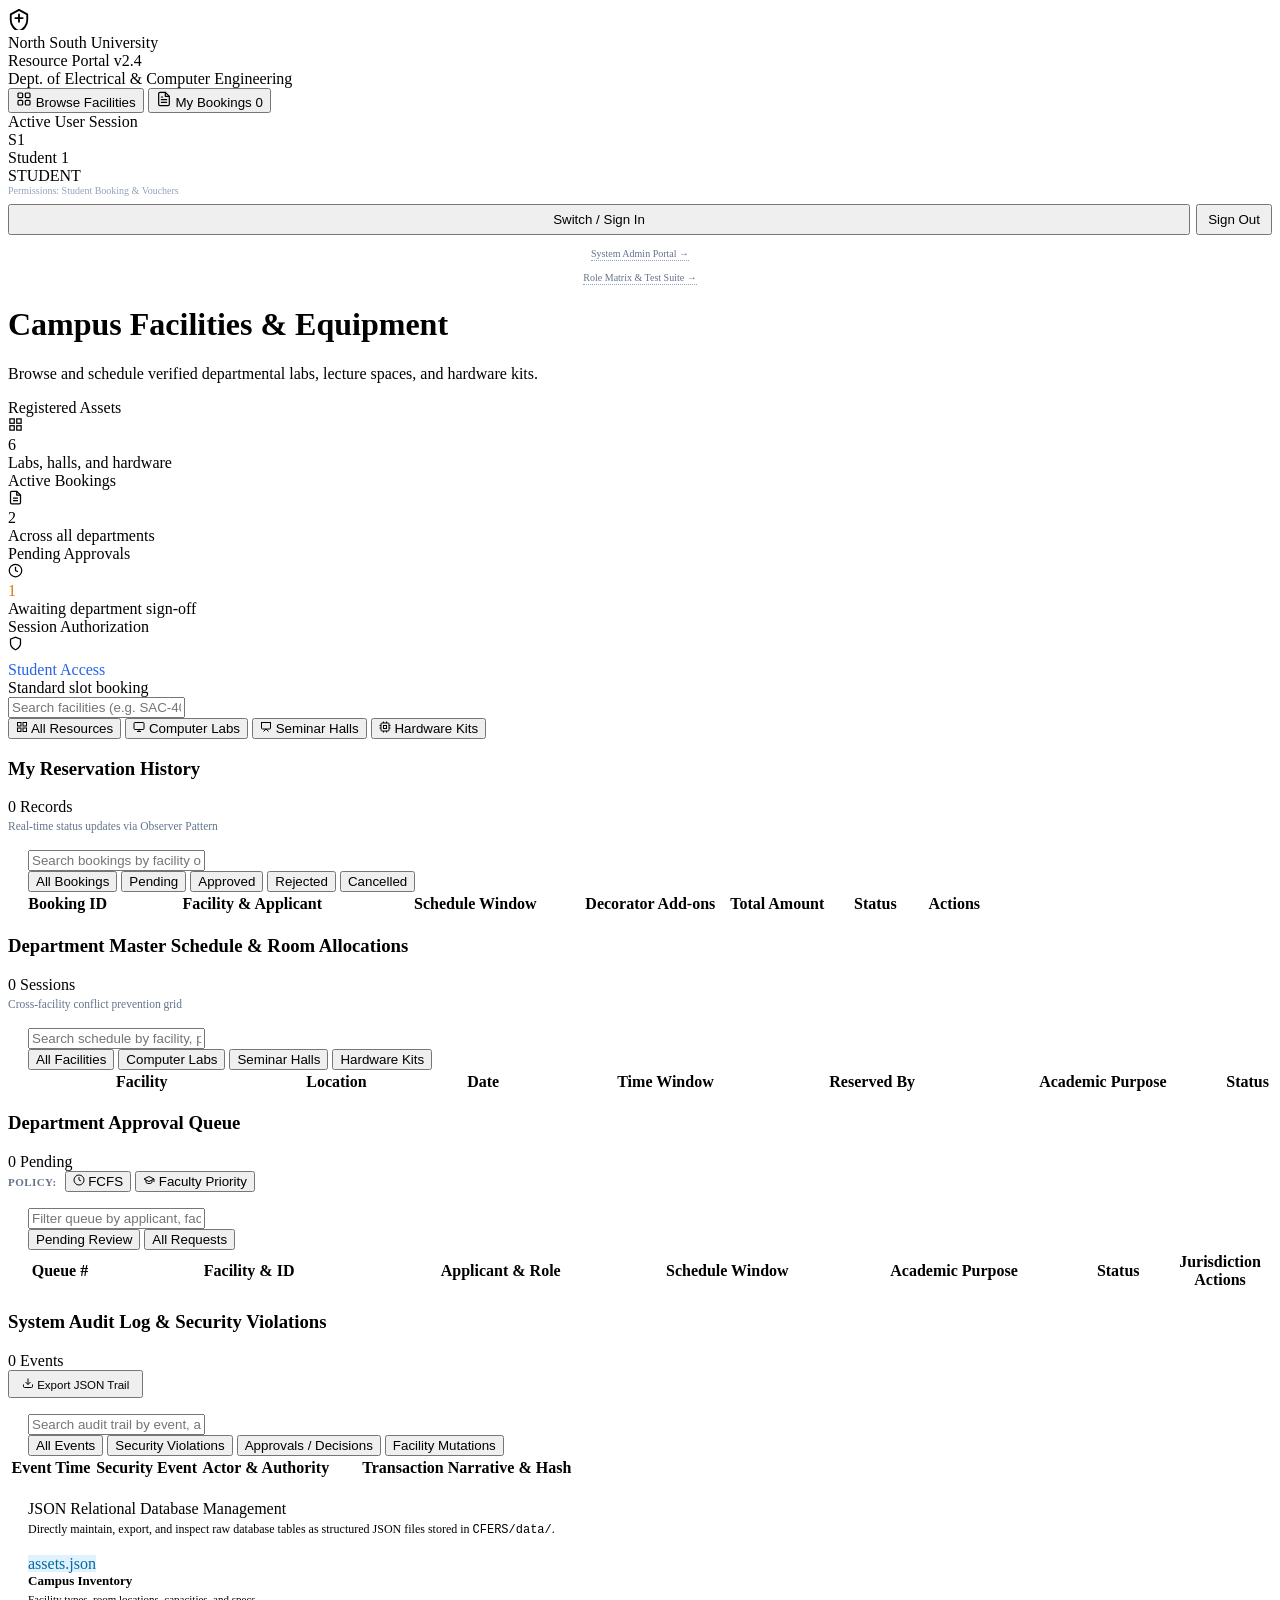
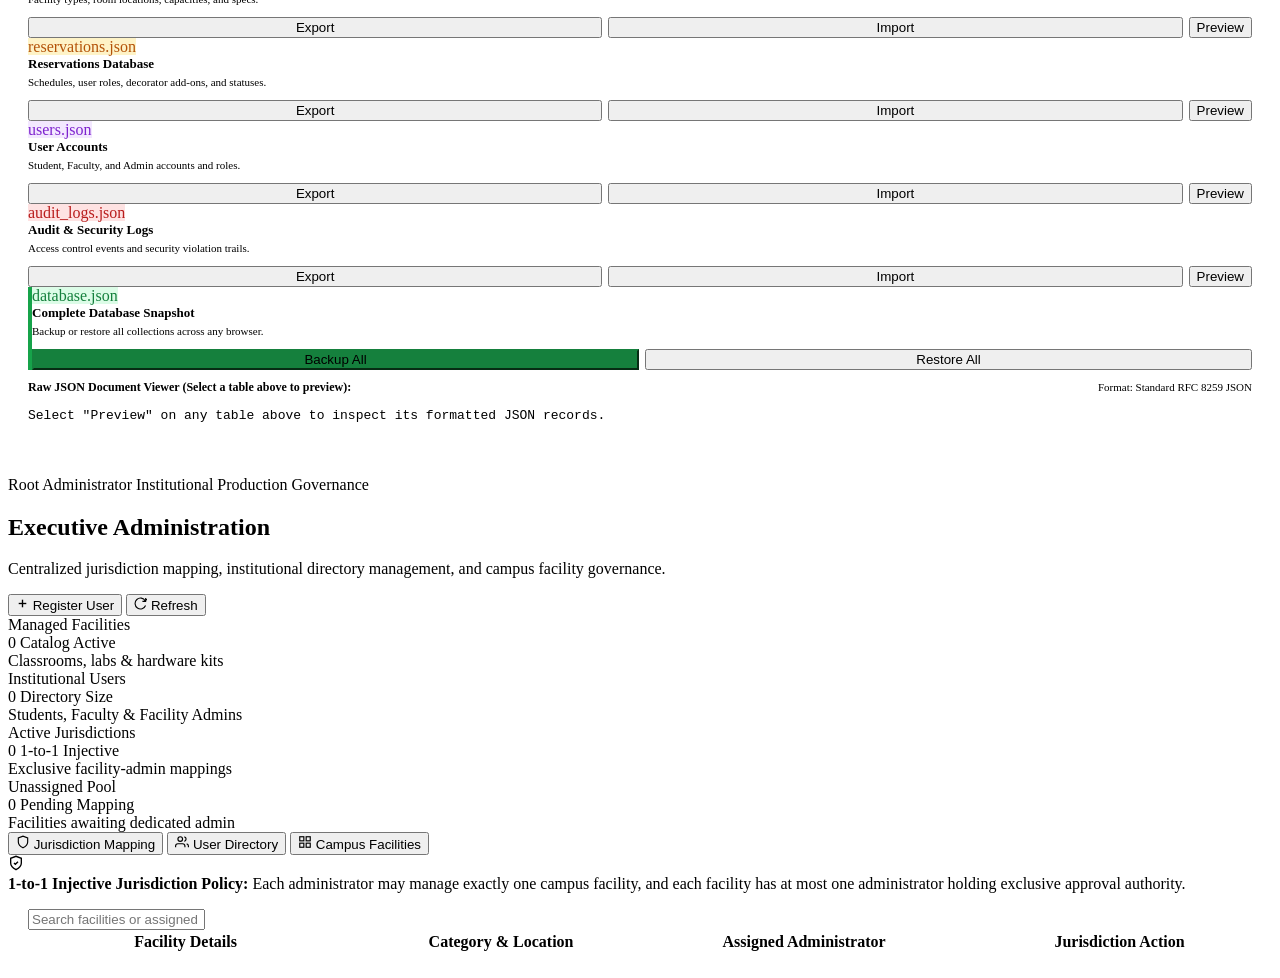
==== index.html @ 655bb12b "Add files via upload" ====
<!DOCTYPE html>
<html lang="en">
<head>
  <meta charset="UTF-8">
  <meta name="viewport" content="width=device-width, initial-scale=1.0">
  <title>Campus Facility &amp; Equipment Management System | North South University</title>
  <link rel="preconnect" href="https://fonts.googleapis.com">
  <link rel="preconnect" href="https://fonts.gstatic.com" crossorigin>
  <link href="https://fonts.googleapis.com/css2?family=Plus+Jakarta+Sans:ital,wght@0,400;0,500;0,600;0,700;0,800;1,400;1,600&family=JetBrains+Mono:wght@400;500;600;700&display=swap" rel="stylesheet">
  <link rel="stylesheet" href="styles/main.css?v=21">
</head>
<body>

  <!-- Floating Toast Shelf -->
  <div id="toast-shelf"></div>

  <!-- Institutional Authentication Gate Screen (Enforces Zero Unauthenticated Access) -->
  <div id="auth-gate-screen" style="display: none;">
    <div class="auth-gate-card">
      <div class="auth-gate-header">
        <div class="auth-gate-crest-icon">
          <svg width="24" height="24" viewBox="0 0 24 24" fill="none" stroke="currentColor" stroke-width="2.2" stroke-linecap="round" stroke-linejoin="round">
            <path d="M12 2L3 7v6c0 5.55 3.84 10.74 9 12 5.16-1.26 9-6.45 9-12V7l-9-5z"></path>
            <path d="M12 7v8"></path>
            <path d="M8 11h8"></path>
          </svg>
        </div>
        <div class="auth-gate-univ">North South University</div>
        <h1 class="auth-gate-title">Resource Portal Authentication</h1>
        <p class="auth-gate-sub">Dept. of Electrical &amp; Computer Engineering &bull; Campus Facility &amp; Equipment Reservation System</p>
      </div>

      <div class="auth-gate-body">
        <!-- 1-Click Fast-Track Demo Logins -->
        <div class="demo-credentials-box" style="margin-bottom: 20px;">
          <div class="demo-title">Select Institutional Role to Authenticate &amp; Access Portal:</div>
          
          <div style="font-size: 11px; font-weight: 700; color: #64748b; margin-top: 8px; margin-bottom: 4px;">STUDENTS:</div>
          <div class="demo-pills-row">
            <button type="button" class="btn-demo-login btn-gate-demo" data-email="student1@northsouth.edu" data-pass="password123">
              Student 1 (STU-101)
            </button>
            <button type="button" class="btn-demo-login btn-gate-demo" data-email="student2@northsouth.edu" data-pass="password123">
              Student 2 (STU-102)
            </button>
          </div>

          <div style="font-size: 11px; font-weight: 700; color: #64748b; margin-top: 8px; margin-bottom: 4px;">FACULTY:</div>
          <div class="demo-pills-row">
            <button type="button" class="btn-demo-login btn-gate-demo" data-email="faculty1@northsouth.edu" data-pass="password123">
              Faculty 1 (FAC-202)
            </button>
            <button type="button" class="btn-demo-login btn-gate-demo" data-email="faculty2@northsouth.edu" data-pass="password123">
              Faculty 2 (FAC-203)
            </button>
          </div>

          <div style="font-size: 11px; font-weight: 700; color: #64748b; margin-top: 8px; margin-bottom: 4px;">FACILITY OFFICERS:</div>
          <div class="demo-pills-row">
            <button type="button" class="btn-demo-login btn-gate-demo" data-email="officer1@northsouth.edu" data-pass="password123">
              Officer 1 (LAB-101)
            </button>
            <button type="button" class="btn-demo-login btn-gate-demo" data-email="officer2@northsouth.edu" data-pass="password123">
              Officer 2 (SEM-201)
            </button>
          </div>

          <div style="font-size: 11px; font-weight: 700; color: #64748b; margin-top: 8px; margin-bottom: 4px;">ADMINISTRATOR:</div>
          <div class="demo-pills-row">
            <button type="button" class="btn-demo-login btn-gate-demo" data-email="admin@northsouth.edu" data-pass="admin123">
              Admin 1 (System Admin)
            </button>
          </div>
        </div>

        <!-- Tab Toggle for Direct Credentials -->
        <div class="auth-tabs" style="margin-bottom: 16px;">
          <button type="button" id="gate-tab-signin" class="auth-tab-btn active">Official Sign In</button>
          <button type="button" id="gate-tab-signup" class="auth-tab-btn">Create Account</button>
        </div>

        <!-- Gate Sign In Form -->
        <form id="gate-form-signin">
          <div class="input-field-group">
            <label for="gate-signin-email">NSU Email Address</label>
            <input type="email" id="gate-signin-email" placeholder="e.g. student1@northsouth.edu" required autocomplete="username">
          </div>
          <div class="input-field-group">
            <label for="gate-signin-password">Password</label>
            <input type="password" id="gate-signin-password" placeholder="Enter password (e.g. password123)" required autocomplete="current-password">
          </div>
          <button type="submit" class="btn-action btn-primary-action" style="width: 100%; padding: 10px; font-size: 13px;">
            Sign In to University Portal &rarr;
          </button>
        </form>

        <!-- Gate Sign Up Form -->
        <form id="gate-form-signup" style="display: none;">
          <div class="input-field-group">
            <label for="gate-signup-name">Full Legal Name</label>
            <input type="text" id="gate-signup-name" placeholder="e.g. Tanvir Hasan" required>
          </div>
          <div class="input-field-group">
            <label for="gate-signup-email">Official NSU Email</label>
            <input type="email" id="gate-signup-email" placeholder="e.g. tanvir.hasan@northsouth.edu" required>
          </div>
          <div style="display: grid; grid-template-columns: 1fr 1fr; gap: 10px;">
            <div class="input-field-group">
              <label for="gate-signup-nsuid">Institutional ID</label>
              <input type="text" id="gate-signup-nsuid" placeholder="e.g. 2121555" required>
            </div>
            <div class="input-field-group">
              <label for="gate-signup-role">Role</label>
              <select id="gate-signup-role" required>
                <option value="STUDENT">Student</option>
                <option value="FACULTY">Faculty Member</option>
                <option value="OFFICER">Facility Officer</option>
              </select>
            </div>
          </div>
          <div class="input-field-group">
            <label for="gate-signup-dept">Department / Unit</label>
            <input type="text" id="gate-signup-dept" placeholder="e.g. ECE / Computer Science" required>
          </div>
          <div class="input-field-group">
            <label for="gate-signup-password">Account Password</label>
            <input type="password" id="gate-signup-password" placeholder="Choose a password" required>
          </div>
          <button type="submit" class="btn-action btn-primary-action" style="width: 100%; padding: 10px; font-size: 13px;">
            Register &amp; Enter Portal
          </button>
        </form>

        <div style="margin-top: 18px; text-align: center; border-top: 1px solid #f1f5f9; padding-top: 14px;">
          <a href="test.html" style="font-size: 12px; color: #4f46e5; font-weight: 600; text-decoration: none;">
            &larr; Role Capabilities Matrix &amp; Automated Verification Engine (test.html)
          </a>
        </div>
      </div>
    </div>
  </div>

  <!-- Main App Layout -->
  <div class="app-layout">

    <!-- Left Navigation Sidebar -->
    <aside class="app-sidebar">
      <div>
        <div class="sidebar-header">
          <div class="brand-crest-box">
            <svg class="brand-crest-icon" width="22" height="22" viewBox="0 0 24 24" fill="none" stroke="currentColor" stroke-width="2" stroke-linecap="round" stroke-linejoin="round">
              <path d="M12 2L3 7v6c0 5.55 3.84 10.74 9 12 5.16-1.26 9-6.45 9-12V7l-9-5z"></path>
              <path d="M12 7v8"></path>
              <path d="M8 11h8"></path>
            </svg>
            <div>
              <div class="university-badge">North South University</div>
              <div class="system-title">Resource Portal <span class="badge-ver">v2.4</span></div>
            </div>
          </div>
          <div class="system-subtitle">Dept. of Electrical &amp; Computer Engineering</div>
        </div>

        <!-- Navigation Tabs (Role-Based Dynamic Visibility) -->
        <nav class="sidebar-nav">
          <button class="nav-item active" data-tab="catalog" id="nav-tab-catalog">
            <svg class="nav-icon" width="16" height="16" viewBox="0 0 24 24" fill="none" stroke="currentColor" stroke-width="1.8" stroke-linecap="round" stroke-linejoin="round"><rect x="3" y="3" width="7" height="7" rx="1.5"></rect><rect x="14" y="3" width="7" height="7" rx="1.5"></rect><rect x="14" y="14" width="7" height="7" rx="1.5"></rect><rect x="3" y="14" width="7" height="7" rx="1.5"></rect></svg>
            <span>Browse Facilities</span>
          </button>
          
          <button class="nav-item" data-tab="my-bookings" id="nav-tab-my-bookings">
            <svg class="nav-icon" width="16" height="16" viewBox="0 0 24 24" fill="none" stroke="currentColor" stroke-width="1.8" stroke-linecap="round" stroke-linejoin="round"><path d="M14 2H6a2 2 0 0 0-2 2v16a2 2 0 0 0 2 2h12a2 2 0 0 0 2-2V8z"></path><polyline points="14 2 14 8 20 8"></polyline><line x1="16" y1="13" x2="8" y2="13"></line><line x1="16" y1="17" x2="8" y2="17"></line><polyline points="10 9 9 9 8 9"></polyline></svg>
            <span id="nav-text-my-bookings">My Bookings</span>
            <span id="my-bookings-count" class="nav-badge">0</span>
          </button>

          <!-- Faculty & Admin: Department Schedule Overview -->
          <button class="nav-item" data-tab="schedule" id="nav-tab-schedule" style="display: none;">
            <svg class="nav-icon" width="16" height="16" viewBox="0 0 24 24" fill="none" stroke="currentColor" stroke-width="1.8" stroke-linecap="round" stroke-linejoin="round"><rect x="3" y="4" width="18" height="18" rx="2" ry="2"></rect><line x1="16" y1="2" x2="16" y2="6"></line><line x1="8" y1="2" x2="8" y2="6"></line><line x1="3" y1="10" x2="21" y2="10"></line></svg>
            <span>Department Schedule</span>
          </button>

          <!-- Admin Only: Approval Desk -->
          <button class="nav-item" data-tab="approvals" id="nav-tab-approvals" style="display: none;">
            <svg class="nav-icon" width="16" height="16" viewBox="0 0 24 24" fill="none" stroke="currentColor" stroke-width="1.8" stroke-linecap="round" stroke-linejoin="round"><path d="M12 22s8-4 8-10V5l-8-3-8 3v7c0 6 8 10 8 10z"></path><path d="m9 12 2 2 4-4"></path></svg>
            <span>Approval Desk</span>
            <span id="pending-approval-badge" class="nav-badge" style="background:#d97706;">0</span>
          </button>

          <!-- Admin Only: Audit Log -->
          <button class="nav-item" data-tab="audit" id="nav-tab-audit" style="display: none;">
            <svg class="nav-icon" width="16" height="16" viewBox="0 0 24 24" fill="none" stroke="currentColor" stroke-width="1.8" stroke-linecap="round" stroke-linejoin="round"><polyline points="4 17 10 11 4 5"></polyline><line x1="12" y1="19" x2="20" y2="19"></line></svg>
            <span>Audit &amp; Security Trail</span>
          </button>

          <!-- Admin Only: JSON Database Engine -->
          <button class="nav-item" data-tab="database-engine" id="nav-tab-database" style="display: none;">
            <svg class="nav-icon" width="16" height="16" viewBox="0 0 24 24" fill="none" stroke="currentColor" stroke-width="1.8" stroke-linecap="round" stroke-linejoin="round"><ellipse cx="12" cy="5" rx="9" ry="3"></ellipse><path d="M21 12c0 1.66-4 3-9 3s-9-1.34-9-3"></path><path d="M3 5v14c0 1.66 4 3 9 3s9-1.34 9-3V5"></path></svg>
            <span>JSON Database Engine</span>
          </button>

          <!-- Super Admin Only: Master Executive Panel -->
          <button class="nav-item nav-item-sadmin" data-tab="super-admin" id="nav-tab-super-admin" style="display: none;">
            <svg class="nav-icon" width="16" height="16" viewBox="0 0 24 24" fill="none" stroke="currentColor" stroke-width="1.8" stroke-linecap="round" stroke-linejoin="round"><polygon points="12 2 15.09 8.26 22 9.27 17 14.14 18.18 21.02 12 17.77 5.82 21.02 7 14.14 2 9.27 8.91 8.26 12 2"></polygon></svg>
            <span>Admin Console</span>
            <span class="nav-badge sadmin-badge">ADMIN</span>
          </button>
        </nav>
      </div>

      <!-- Active User Profile Widget (Sidebar Footer) -->
      <div class="sidebar-footer">
        <div class="actor-label">Active User Session</div>
        <div id="sidebar-user-widget" class="user-profile-widget">
          <div id="user-avatar-initials" class="user-avatar-circle">S1</div>
          <div class="user-info-text">
            <div id="user-display-name-text" class="user-display-name">Student 1</div>
            <div id="user-display-role-badge" class="user-role-badge-pill badge-student">STUDENT</div>
          </div>
        </div>
        <div style="font-size: 10px; color: #94a3b8; margin-bottom: 8px;" id="user-role-permissions-desc">
          Permissions: Student Booking &amp; Vouchers
        </div>
        <div style="display:flex; gap:6px;">
          <button id="btn-open-auth-modal" class="btn-sidebar-auth" style="flex:1;">Switch / Sign In</button>
          <button id="btn-sign-out" class="btn-sidebar-auth" style="width: auto; padding: 6px 10px;" title="Sign Out">Sign Out</button>
        </div>
        <div style="margin-top: 8px; text-align: center;">
          <a href="#sadmin" id="link-sadmin-portal" style="font-size: 10px; color: #64748b; text-decoration: none; border-bottom: 1px dotted #94a3b8; padding-bottom: 1px;" title="Secret Entry: index.html/sadmin">
            System Admin Portal &rarr;
          </a>
        </div>
        <div style="margin-top: 6px; text-align: center;">
          <a href="test.html" id="link-test-portal" style="font-size: 10px; color: #64748b; text-decoration: none; border-bottom: 1px dotted #94a3b8; padding-bottom: 1px;" title="Verification & Test Engine">
            Role Matrix &amp; Test Suite &rarr;
          </a>
        </div>
      </div>
    </aside>

    <!-- Main Workspace -->
    <div class="app-main">

      <!-- Top Action Bar -->
      <header class="top-action-bar">
        <div class="page-headline">
          <h1 id="view-title">Campus Facilities &amp; Equipment</h1>
          <p id="view-subtitle">Browse and schedule verified departmental labs, lecture spaces, and hardware kits.</p>
        </div>

        <div class="top-bar-actions">
        </div>
      </header>

      <!-- Main Body Panes -->
      <div class="content-body">

        <!-- TAB 1: Facilities Catalog -->
        <div id="pane-catalog" class="tab-pane active">
          
          <!-- Stat Tiles -->
          <div class="stat-strip">
            <div class="stat-tile">
              <div class="stat-tile-header">
                <div class="stat-title">Registered Assets</div>
                <div class="stat-icon-wrapper stat-icon-blue">
                  <svg width="15" height="15" viewBox="0 0 24 24" fill="none" stroke="currentColor" stroke-width="2"><rect x="3" y="3" width="7" height="7"></rect><rect x="14" y="3" width="7" height="7"></rect><rect x="14" y="14" width="7" height="7"></rect><rect x="3" y="14" width="7" height="7"></rect></svg>
                </div>
              </div>
              <div id="stat-total-assets" class="stat-value">6</div>
              <div class="stat-desc">Labs, halls, and hardware</div>
            </div>
            <div class="stat-tile">
              <div class="stat-tile-header">
                <div class="stat-title">Active Bookings</div>
                <div class="stat-icon-wrapper stat-icon-emerald">
                  <svg width="15" height="15" viewBox="0 0 24 24" fill="none" stroke="currentColor" stroke-width="2"><path d="M14 2H6a2 2 0 0 0-2 2v16a2 2 0 0 0 2 2h12a2 2 0 0 0 2-2V8z"></path><polyline points="14 2 14 8 20 8"></polyline><line x1="16" y1="13" x2="8" y2="13"></line><line x1="16" y1="17" x2="8" y2="17"></line></svg>
                </div>
              </div>
              <div id="stat-active-bookings" class="stat-value">2</div>
              <div class="stat-desc">Across all departments</div>
            </div>
            <div class="stat-tile">
              <div class="stat-tile-header">
                <div class="stat-title">Pending Approvals</div>
                <div class="stat-icon-wrapper stat-icon-amber">
                  <svg width="15" height="15" viewBox="0 0 24 24" fill="none" stroke="currentColor" stroke-width="2"><circle cx="12" cy="12" r="10"></circle><polyline points="12 6 12 12 16 14"></polyline></svg>
                </div>
              </div>
              <div id="stat-pending-approvals" class="stat-value" style="color:#d97706;">1</div>
              <div class="stat-desc">Awaiting department sign-off</div>
            </div>
            <div class="stat-tile">
              <div class="stat-tile-header">
                <div class="stat-title">Session Authorization</div>
                <div class="stat-icon-wrapper stat-icon-indigo">
                  <svg width="15" height="15" viewBox="0 0 24 24" fill="none" stroke="currentColor" stroke-width="2"><path d="M12 22s8-4 8-10V5l-8-3-8 3v7c0 6 8 10 8 10z"></path></svg>
                </div>
              </div>
              <div id="stat-auth-role" class="stat-value" style="color:#2563eb; font-size:16px; margin-top:6px;">Student Access</div>
              <div class="stat-desc" id="stat-auth-desc">Standard slot booking</div>
            </div>
          </div>

          <!-- Filter & Search Toolbar -->
          <div class="catalog-toolbar">
            <div class="search-input-box">
              <input type="text" id="catalog-search" placeholder="Search facilities (e.g. SAC-402, GPU, Auditorium)..." aria-label="Search campus facilities by name, room, or specifications">
            </div>

            <div style="display:flex; align-items:center; gap:10px; flex-wrap:wrap;">
              <div class="category-pill-group">
                <button class="category-pill active" data-filter="ALL">
                  <svg width="12" height="12" viewBox="0 0 24 24" fill="none" stroke="currentColor" stroke-width="2"><rect x="3" y="3" width="7" height="7"></rect><rect x="14" y="3" width="7" height="7"></rect><rect x="14" y="14" width="7" height="7"></rect><rect x="3" y="14" width="7" height="7"></rect></svg>
                  <span>All Resources</span>
                </button>
                <button class="category-pill" data-filter="LAB">
                  <svg width="12" height="12" viewBox="0 0 24 24" fill="none" stroke="currentColor" stroke-width="2"><rect x="2" y="3" width="20" height="14" rx="2"></rect><line x1="8" y1="21" x2="16" y2="21"></line><line x1="12" y1="17" x2="12" y2="21"></line></svg>
                  <span>Computer Labs</span>
                </button>
                <button class="category-pill" data-filter="SEMINAR">
                  <svg width="12" height="12" viewBox="0 0 24 24" fill="none" stroke="currentColor" stroke-width="2"><path d="M2 3h20"></path><path d="M21 3v11a2 2 0 0 1-2 2H5a2 2 0 0 1-2-2V3"></path><path d="m7 21 5-5 5 5"></path></svg>
                  <span>Seminar Halls</span>
                </button>
                <button class="category-pill" data-filter="HARDWARE">
                  <svg width="12" height="12" viewBox="0 0 24 24" fill="none" stroke="currentColor" stroke-width="2"><rect x="4" y="4" width="16" height="16" rx="2"></rect><rect x="9" y="9" width="6" height="6"></rect><line x1="9" y1="1" x2="9" y2="4"></line><line x1="15" y1="1" x2="15" y2="4"></line><line x1="9" y1="20" x2="9" y2="23"></line><line x1="15" y1="20" x2="15" y2="23"></line><line x1="20" y1="9" x2="23" y2="9"></line><line x1="20" y1="14" x2="23" y2="14"></line><line x1="1" y1="9" x2="4" y2="9"></line><line x1="1" y1="14" x2="4" y2="14"></line></svg>
                  <span>Hardware Kits</span>
                </button>
              </div>

              <!-- Admin Only: Add New Asset Button -->
              <button id="btn-open-add-asset-modal" class="btn-admin-add" style="display: none;">
                <svg width="12" height="12" viewBox="0 0 24 24" fill="none" stroke="currentColor" stroke-width="2.5"><line x1="12" y1="5" x2="12" y2="19"></line><line x1="5" y1="12" x2="19" y2="12"></line></svg>
                <span>Register Facility</span>
              </button>
            </div>
          </div>

          <!-- Cards Grid -->
          <div id="catalog-grid" class="asset-catalog-grid"></div>
        </div>

        <!-- TAB 2: My Bookings -->
        <div id="pane-my-bookings" class="tab-pane">
          <div class="modern-table-card">
            <div class="modern-table-card-header">
              <div class="table-header-title-box">
                <h3 class="table-header-main-title" id="my-bookings-header-title">My Reservation History</h3>
                <span class="table-count-badge" id="my-bookings-count-pill">0 Records</span>
              </div>
              <span style="font-size:11.5px; color:#64748b; font-weight:500;">Real-time status updates via Observer Pattern</span>
            </div>

            <div style="padding: 16px 20px 0 20px;">
              <div class="table-toolbar-strip">
                <div class="table-toolbar-left">
                  <div class="modern-search-bar">
                    <input type="text" id="my-bookings-search" placeholder="Search bookings by facility or purpose..." autocomplete="off">
                  </div>

                  <div class="filter-pill-group" id="my-bookings-status-filter-group">
                    <button type="button" class="btn-filter-pill active" data-status="ALL">All Bookings</button>
                    <button type="button" class="btn-filter-pill" data-status="PENDING">Pending</button>
                    <button type="button" class="btn-filter-pill" data-status="APPROVED">Approved</button>
                    <button type="button" class="btn-filter-pill" data-status="REJECTED">Rejected</button>
                    <button type="button" class="btn-filter-pill" data-status="CANCELLED">Cancelled</button>
                  </div>
                </div>
              </div>
            </div>

            <div style="overflow-x: auto;">
              <table class="data-table">
                <thead>
                  <tr>
                    <th style="width: 12%;">Booking ID</th>
                    <th style="width: 26%;">Facility &amp; Applicant</th>
                    <th style="width: 20%;">Schedule Window</th>
                    <th style="width: 16%;">Decorator Add-ons</th>
                    <th style="width: 10%;">Total Amount</th>
                    <th style="width: 10%;">Status</th>
                    <th style="width: 6%;">Actions</th>
                  </tr>
                </thead>
                <tbody id="my-bookings-tbody"></tbody>
              </table>
            </div>
          </div>
        </div>

        <!-- TAB 3: Department Schedule Overview (Faculty & Admin) -->
        <div id="pane-schedule" class="tab-pane">
          <div class="modern-table-card">
            <div class="modern-table-card-header">
              <div class="table-header-title-box">
                <h3 class="table-header-main-title">Department Master Schedule &amp; Room Allocations</h3>
                <span class="table-count-badge" id="schedule-count-pill">0 Sessions</span>
              </div>
              <span style="font-size:11.5px; color:#64748b; font-weight:500;">Cross-facility conflict prevention grid</span>
            </div>

            <div style="padding: 16px 20px 0 20px;">
              <div class="table-toolbar-strip">
                <div class="table-toolbar-left">
                  <div class="modern-search-bar">
                    <input type="text" id="schedule-search" placeholder="Search schedule by facility, professor, or room..." autocomplete="off">
                  </div>

                  <div class="filter-pill-group" id="schedule-type-filter-group">
                    <button type="button" class="btn-filter-pill active" data-type="ALL">All Facilities</button>
                    <button type="button" class="btn-filter-pill" data-type="LAB">Computer Labs</button>
                    <button type="button" class="btn-filter-pill" data-type="SEMINAR">Seminar Halls</button>
                    <button type="button" class="btn-filter-pill" data-type="HARDWARE">Hardware Kits</button>
                  </div>
                </div>
              </div>
            </div>

            <div style="overflow-x: auto;">
              <table class="data-table">
                <thead>
                  <tr>
                    <th style="width: 22%;">Facility</th>
                    <th style="width: 10%;">Location</th>
                    <th style="width: 14%;">Date</th>
                    <th style="width: 16%;">Time Window</th>
                    <th style="width: 18%;">Reserved By</th>
                    <th style="width: 20%;">Academic Purpose</th>
                    <th style="width: 10%;">Status</th>
                  </tr>
                </thead>
                <tbody id="dept-schedule-tbody"></tbody>
              </table>
            </div>
          </div>
        </div>

        <!-- TAB 4: Department Approval Desk (Admin Only) -->
        <div id="pane-approvals" class="tab-pane">
          <div class="modern-table-card">
            <div class="modern-table-card-header">
              <div class="table-header-title-box">
                <h3 class="table-header-main-title" id="approvals-panel-title">Department Approval Queue</h3>
                <span class="table-count-badge" id="approvals-count-pill">0 Pending</span>
              </div>

              <!-- Queue Priority Strategy Selector (Segmented Button Group) -->
              <div class="strategy-selector-wrapper" style="display:flex; align-items:center; gap:8px;">
                <span style="font-size:11px; font-weight:700; color:#64748b; text-transform:uppercase; letter-spacing:0.04em;">
                  Policy:
                </span>
                <div class="strategy-button-group" role="group" aria-label="Queue Prioritization Policy">
                  <button type="button" class="btn-strategy-option active" data-strategy="FCFS" id="btn-strategy-fcfs" aria-pressed="true">
                    <svg width="12" height="12" viewBox="0 0 24 24" fill="none" stroke="currentColor" stroke-width="2"><circle cx="12" cy="12" r="10"></circle><polyline points="12 6 12 12 16 14"></polyline></svg>
                    <span>FCFS</span>
                  </button>
                  <button type="button" class="btn-strategy-option" data-strategy="FACULTY" id="btn-strategy-faculty" aria-pressed="false">
                    <svg width="12" height="12" viewBox="0 0 24 24" fill="none" stroke="currentColor" stroke-width="2"><path d="M22 10v6M2 10l10-5 10 5-10 5z"></path><path d="M6 12v5c3 3 9 3 12 0v-5"></path></svg>
                    <span>Faculty Priority</span>
                  </button>
                </div>
              </div>
            </div>

            <div id="approvals-jurisdiction-banner" style="display:none; margin: 14px 20px 0 20px; padding: 10px 16px; border-radius: 8px; font-size: 12.5px; font-weight: 500;"></div>

            <div style="padding: 16px 20px 0 20px;">
              <div class="table-toolbar-strip">
                <div class="table-toolbar-left">
                  <div class="modern-search-bar">
                    <input type="text" id="approvals-search" placeholder="Filter queue by applicant, facility, or ID..." autocomplete="off">
                  </div>

                  <div class="filter-pill-group" id="approvals-filter-group">
                    <button type="button" class="btn-filter-pill active" data-filter="PENDING">Pending Review</button>
                    <button type="button" class="btn-filter-pill" data-filter="ALL">All Requests</button>
                  </div>
                </div>
              </div>
            </div>

            <div style="overflow-x: auto;">
              <table class="data-table">
                <thead>
                  <tr>
                    <th style="width: 8%;">Queue #</th>
                    <th style="width: 22%;">Facility &amp; ID</th>
                    <th style="width: 18%;">Applicant &amp; Role</th>
                    <th style="width: 18%;">Schedule Window</th>
                    <th style="width: 18%;">Academic Purpose</th>
                    <th style="width: 8%;">Status</th>
                    <th style="width: 8%;">Jurisdiction Actions</th>
                  </tr>
                </thead>
                <tbody id="approval-queue-tbody"></tbody>
              </table>
            </div>
          </div>
        </div>

        <!-- TAB 5: Audit & Security Trail (Admin Only) -->
        <div id="pane-audit" class="tab-pane">
          <div class="modern-table-card">
            <div class="modern-table-card-header">
              <div class="table-header-title-box">
                <h3 class="table-header-main-title">System Audit Log &amp; Security Violations</h3>
                <span class="table-count-badge" id="audit-count-pill">0 Events</span>
              </div>
              <div style="display:flex; gap:8px;">
                <button type="button" id="btn-export-audit-json" class="btn-action btn-outline-action" style="font-size:11.5px; padding:5px 12px;">
                  <svg width="12" height="12" viewBox="0 0 24 24" fill="none" stroke="currentColor" stroke-width="2"><path d="M21 15v4a2 2 0 0 1-2 2H5a2 2 0 0 1-2-2v-4"></path><polyline points="7 10 12 15 17 10"></polyline><line x1="12" y1="15" x2="12" y2="3"></line></svg>
                  <span>Export JSON Trail</span>
                </button>
              </div>
            </div>

            <div style="padding: 16px 20px 0 20px;">
              <div class="table-toolbar-strip">
                <div class="table-toolbar-left">
                  <div class="modern-search-bar" style="width: 360px;">
                    <input type="text" id="audit-search" placeholder="Search audit trail by event, actor, or details..." autocomplete="off">
                  </div>

                  <div class="filter-pill-group" id="audit-filter-group">
                    <button type="button" class="btn-filter-pill active" data-event="ALL">All Events</button>
                    <button type="button" class="btn-filter-pill" data-event="SECURITY">Security Violations</button>
                    <button type="button" class="btn-filter-pill" data-event="BOOKING">Approvals / Decisions</button>
                    <button type="button" class="btn-filter-pill" data-event="ASSET">Facility Mutations</button>
                  </div>
                </div>
              </div>
            </div>

            <div style="overflow-x: auto;">
              <table class="data-table">
                <thead>
                  <tr>
                    <th style="width: 14%;">Event Time</th>
                    <th style="width: 18%;">Security Event</th>
                    <th style="width: 22%;">Actor &amp; Authority</th>
                    <th style="width: 46%;">Transaction Narrative &amp; Hash</th>
                  </tr>
                </thead>
                <tbody id="audit-table-tbody"></tbody>
              </table>
            </div>
          </div>
        </div>

                <!-- TAB 6: JSON Database Engine (Admin Only) -->
        <div id="pane-database-engine" class="tab-pane">
          <div class="panel-card" style="padding: 20px; margin-bottom: 20px;">
            <div class="panel-title" style="margin-bottom: 4px;">JSON Relational Database Management</div>
            <div style="font-size: 12px; color: var(--text-muted); margin-bottom: 18px;">
              Directly maintain, export, and inspect raw database tables as structured JSON files stored in <code>CFERS/data/</code>.
            </div>

            <!-- JSON Tables Grid -->
            <div class="csv-manager-grid">
              
              <!-- assets.json card -->
              <div class="csv-table-card">
                <div>
                  <span class="csv-file-badge" style="background:#e0f2fe; color:#0369a1; border-color:#7dd3fc;">assets.json</span>
                  <div style="font-weight: 700; font-size: 13px;">Campus Inventory</div>
                  <div style="font-size: 11px; color: var(--text-muted); margin-top: 4px;">
                    Facility types, room locations, capacities, and specs.
                  </div>
                </div>
                <div style="display:flex; gap:6px; margin-top:12px;">
                  <button type="button" class="btn-action btn-primary-action btn-download-table-json" data-table="assets" style="flex:1;">
                    Export
                  </button>
                  <button type="button" class="btn-action btn-outline-action btn-import-table-json" data-table="assets" style="flex:1;">
                    Import
                  </button>
                  <button type="button" class="btn-action btn-outline-action btn-view-table-json" data-table="assets">
                    Preview
                  </button>
                </div>
              </div>

              <!-- reservations.json card -->
              <div class="csv-table-card">
                <div>
                  <span class="csv-file-badge" style="background:#fef3c7; color:#b45309; border-color:#fcd34d;">reservations.json</span>
                  <div style="font-weight: 700; font-size: 13px;">Reservations Database</div>
                  <div style="font-size: 11px; color: var(--text-muted); margin-top: 4px;">
                    Schedules, user roles, decorator add-ons, and statuses.
                  </div>
                </div>
                <div style="display:flex; gap:6px; margin-top:12px;">
                  <button type="button" class="btn-action btn-primary-action btn-download-table-json" data-table="reservations" style="flex:1;">
                    Export
                  </button>
                  <button type="button" class="btn-action btn-outline-action btn-import-table-json" data-table="reservations" style="flex:1;">
                    Import
                  </button>
                  <button type="button" class="btn-action btn-outline-action btn-view-table-json" data-table="reservations">
                    Preview
                  </button>
                </div>
              </div>

              <!-- users.json card -->
              <div class="csv-table-card">
                <div>
                  <span class="csv-file-badge" style="background:#f3e8ff; color:#7e22ce; border-color:#d8b4fe;">users.json</span>
                  <div style="font-weight: 700; font-size: 13px;">User Accounts</div>
                  <div style="font-size: 11px; color: var(--text-muted); margin-top: 4px;">
                    Student, Faculty, and Admin accounts and roles.
                  </div>
                </div>
                <div style="display:flex; gap:6px; margin-top:12px;">
                  <button type="button" class="btn-action btn-primary-action btn-download-table-json" data-table="users" style="flex:1;">
                    Export
                  </button>
                  <button type="button" class="btn-action btn-outline-action btn-import-table-json" data-table="users" style="flex:1;">
                    Import
                  </button>
                  <button type="button" class="btn-action btn-outline-action btn-view-table-json" data-table="users">
                    Preview
                  </button>
                </div>
              </div>

              <!-- audit_logs.json card -->
              <div class="csv-table-card">
                <div>
                  <span class="csv-file-badge" style="background:#fee2e2; color:#b91c1c; border-color:#fca5a5;">audit_logs.json</span>
                  <div style="font-weight: 700; font-size: 13px;">Audit &amp; Security Logs</div>
                  <div style="font-size: 11px; color: var(--text-muted); margin-top: 4px;">
                    Access control events and security violation trails.
                  </div>
                </div>
                <div style="display:flex; gap:6px; margin-top:12px;">
                  <button type="button" class="btn-action btn-primary-action btn-download-table-json" data-table="auditLogs" style="flex:1;">
                    Export
                  </button>
                  <button type="button" class="btn-action btn-outline-action btn-import-table-json" data-table="auditLogs" style="flex:1;">
                    Import
                  </button>
                  <button type="button" class="btn-action btn-outline-action btn-view-table-json" data-table="auditLogs">
                    Preview
                  </button>
                </div>
              </div>

              <!-- database.json card -->
              <div class="csv-table-card" style="border-left: 4px solid #16a34a;">
                <div>
                  <span class="csv-file-badge" style="background:#dcfce7; color:#15803d; border-color:#86efac;">database.json</span>
                  <div style="font-weight: 700; font-size: 13px;">Complete Database Snapshot</div>
                  <div style="font-size: 11px; color: var(--text-muted); margin-top: 4px;">
                    Backup or restore all collections across any browser.
                  </div>
                </div>
                <div style="display:flex; gap:6px; margin-top:12px;">
                  <button type="button" id="btn-download-json-backup" class="btn-action btn-primary-action" style="flex:1; background:#15803d; border-color:#15803d;">
                    Backup All
                  </button>
                  <button type="button" id="btn-import-json-backup" class="btn-action btn-outline-action" style="flex:1;">
                    Restore All
                  </button>
                </div>
              </div>

            </div>

            <!-- Live JSON Data Viewer Box -->
            <div style="margin-top: 10px;">
              <div style="display:flex; justify-content:space-between; align-items:center;">
                <span style="font-size:12px; font-weight:700; color:var(--text-primary);" id="json-viewer-title">
                  Raw JSON Document Viewer (Select a table above to preview):
                </span>
                <span style="font-size:11px; color:var(--text-muted);">Format: Standard RFC 8259 JSON</span>
              </div>
              <pre id="json-viewer-output" class="csv-preview-box">Select "Preview" on any table above to inspect its formatted JSON records.</pre>
            </div>

          </div>
        </div>

                <!-- TAB 7: Super Administrator Master Executive Console (SUPER_ADMIN Only) -->
        <div id="pane-super-admin" class="tab-pane">
          <!-- Executive Header -->
          <div class="sadmin-header-strip">
            <div>
              <div class="sadmin-badge-row">
                <span class="sadmin-role-pill">Root Administrator</span>
                <span class="sadmin-env-pill">Institutional Production Governance</span>
              </div>
              <h2 class="sadmin-headline">Executive Administration</h2>
              <p class="sadmin-subheadline">
                Centralized jurisdiction mapping, institutional directory management, and campus facility governance.
              </p>
            </div>
            <div class="sadmin-header-actions">
              <button type="button" id="btn-sadmin-open-user-modal" class="btn-action btn-primary-action">
                <svg width="13" height="13" viewBox="0 0 24 24" fill="none" stroke="currentColor" stroke-width="2.5"><line x1="12" y1="5" x2="12" y2="19"></line><line x1="5" y1="12" x2="19" y2="12"></line></svg>
                <span>Register User</span>
              </button>
              <button type="button" id="btn-sadmin-refresh" class="btn-action btn-outline-action">
                <svg width="13" height="13" viewBox="0 0 24 24" fill="none" stroke="currentColor" stroke-width="2"><path d="M21.5 2v6h-6M21.34 15.57a10 10 0 1 1-.57-8.38l5.67-5.67"></path></svg>
                <span>Refresh</span>
              </button>
            </div>
          </div>

          <!-- Integrated KPI Metric Strip -->
          <div class="sadmin-metric-grid">
            <div class="sadmin-metric-card">
              <div class="sadmin-metric-label">Managed Facilities</div>
              <div class="sadmin-metric-flex">
                <span id="sadmin-stat-assets" class="sadmin-metric-num">0</span>
                <span class="sadmin-metric-status">Catalog Active</span>
              </div>
              <div class="sadmin-metric-sub">Classrooms, labs &amp; hardware kits</div>
            </div>
            <div class="sadmin-metric-card">
              <div class="sadmin-metric-label">Institutional Users</div>
              <div class="sadmin-metric-flex">
                <span id="sadmin-stat-users" class="sadmin-metric-num">0</span>
                <span class="sadmin-metric-status">Directory Size</span>
              </div>
              <div class="sadmin-metric-sub">Students, Faculty &amp; Facility Admins</div>
            </div>
            <div class="sadmin-metric-card">
              <div class="sadmin-metric-label">Active Jurisdictions</div>
              <div class="sadmin-metric-flex">
                <span id="sadmin-stat-assignments" class="sadmin-metric-num">0</span>
                <span class="sadmin-metric-status is-assigned">1-to-1 Injective</span>
              </div>
              <div class="sadmin-metric-sub">Exclusive facility-admin mappings</div>
            </div>
            <div class="sadmin-metric-card">
              <div class="sadmin-metric-label">Unassigned Pool</div>
              <div class="sadmin-metric-flex">
                <span id="sadmin-stat-unassigned" class="sadmin-metric-num">0</span>
                <span class="sadmin-metric-status is-pending" id="sadmin-stat-unassigned-status">Pending Mapping</span>
              </div>
              <div class="sadmin-metric-sub">Facilities awaiting dedicated admin</div>
            </div>
          </div>

          <!-- Segmented Navigation Bar -->
          <div class="sadmin-nav-bar">
            <div class="sadmin-segmented-control">
              <button type="button" id="sadmin-tab-btn-assign" class="sadmin-tab-pill active">
                <svg width="14" height="14" viewBox="0 0 24 24" fill="none" stroke="currentColor" stroke-width="2"><path d="M12 22s8-4 8-10V5l-8-3-8 3v7c0 6 8 10 8 10z"></path></svg>
                <span>Jurisdiction Mapping</span>
              </button>
              <button type="button" id="sadmin-tab-btn-users" class="sadmin-tab-pill">
                <svg width="14" height="14" viewBox="0 0 24 24" fill="none" stroke="currentColor" stroke-width="2"><path d="M17 21v-2a4 4 0 0 0-4-4H5a4 4 0 0 0-4 4v2"></path><circle cx="9" cy="7" r="4"></circle><path d="M23 21v-2a4 4 0 0 0-3-3.87"></path><path d="M16 3.13a4 4 0 0 1 0 7.75"></path></svg>
                <span>User Directory</span>
              </button>
              <button type="button" id="sadmin-tab-btn-facilities" class="sadmin-tab-pill">
                <svg width="14" height="14" viewBox="0 0 24 24" fill="none" stroke="currentColor" stroke-width="2"><rect x="3" y="3" width="7" height="7"></rect><rect x="14" y="3" width="7" height="7"></rect><rect x="14" y="14" width="7" height="7"></rect><rect x="3" y="14" width="7" height="7"></rect></svg>
                <span>Campus Facilities</span>
              </button>
            </div>
          </div>

          <!-- SUB-PANE 1: 1-to-1 Jurisdiction Assignment Manager -->
          <div id="sadmin-subpane-assign" style="display: block;">
            <div class="sadmin-policy-banner">
              <div class="sadmin-policy-icon">
                <svg width="16" height="16" viewBox="0 0 24 24" fill="none" stroke="currentColor" stroke-width="2"><path d="M12 22s8-4 8-10V5l-8-3-8 3v7c0 6 8 10 8 10z"></path><path d="m9 12 2 2 4-4"></path></svg>
              </div>
              <div class="sadmin-policy-text">
                <strong>1-to-1 Injective Jurisdiction Policy:</strong> Each administrator may manage exactly one campus facility, and each facility has at most one administrator holding exclusive approval authority.
              </div>
            </div>

            <div class="panel-card" style="padding: 0; overflow: hidden; margin-bottom: 24px;">
              <div style="padding: 16px 20px 0 20px;">
                <div class="table-toolbar-strip">
                  <div class="table-toolbar-left">
                    <div class="modern-search-bar">
                      <input type="text" id="sadmin-jurisdiction-search" placeholder="Search facilities or assigned admins..." autocomplete="off">
                    </div>
                  </div>
                </div>
              </div>

              <div class="table-responsive">
                <table class="schedule-table" style="width: 100%;">
                  <thead>
                    <tr>
                      <th style="width: 28%;">Facility Details</th>
                      <th style="width: 22%;">Category &amp; Location</th>
                      <th style="width: 26%;">Assigned Administrator</th>
                      <th style="width: 24%;">Jurisdiction Action</th>
                    </tr>
                  </thead>
                  <tbody id="sadmin-assignments-tbody">
                    <!-- Dynamic Rows -->
                  </tbody>
                </table>
              </div>
            </div>
          </div>

          <!-- SUB-PANE 2: User Accounts (CRUD Users) -->
          <div id="sadmin-subpane-users" style="display: none;">
            <div class="panel-card" style="padding: 0; overflow: hidden; margin-bottom: 24px;">
              <div style="padding: 16px 20px 0 20px;">
                <div class="table-toolbar-strip">
                  <div class="table-toolbar-left">
                    <div class="modern-search-bar">
                      <input type="text" id="sadmin-users-search" placeholder="Search users by name, email, dept, or ID..." autocomplete="off">
                    </div>

                    <div class="filter-pill-group" id="sadmin-user-role-filter-group">
                      <button type="button" class="btn-filter-pill active" data-role="ALL">All Roles</button>
                      <button type="button" class="btn-filter-pill" data-role="PENDING">Pending Approvals <span id="sadmin-pending-user-count" class="badge-pending-count" style="display:none; background:#f59e0b; color:#fff; border-radius:10px; padding:1px 6px; font-size:10px; margin-left:4px;">0</span></button>
                      <button type="button" class="btn-filter-pill" data-role="STUDENT">Students</button>
                      <button type="button" class="btn-filter-pill" data-role="FACULTY">Faculty</button>
                      <button type="button" class="btn-filter-pill" data-role="ADMIN">Administrators</button>
                    </div>
                  </div>
                </div>
              </div>

              <!-- Pending Registrations Alert Banner (Active when new signups occur) -->
              <div id="sadmin-pending-approvals-card" style="display: none; background: #fffbeb; border: 1.5px solid #fde68a; border-radius: 8px; padding: 14px 18px; margin: 12px 20px 16px 20px;">
                <div style="display: flex; justify-content: space-between; align-items: center; margin-bottom: 10px;">
                  <div style="display: flex; align-items: center; gap: 8px;">
                    <span style="display:inline-block; width:10px; height:10px; border-radius:50%; background:#f59e0b;"></span>
                    <strong style="color: #92400e; font-size: 13px;">New User Registrations Awaiting Administrator Approval</strong>
                    <span id="sadmin-pending-count-pill" style="background:#fef3c7; color:#b45309; border:1px solid #fde68a; border-radius:12px; font-size:11px; font-weight:700; padding:2px 8px;">0 Pending</span>
                  </div>
                  <small style="color: #b45309; font-weight:600;">Access Gate: User cannot log in until approved</small>
                </div>
                <div id="sadmin-pending-list-container" style="display: flex; flex-direction: column; gap: 8px;">
                  <!-- Dynamically populated with applicant rows -->
                </div>
              </div>

              <div class="table-responsive">
                <table class="schedule-table" style="width: 100%;">
                  <thead>
                    <tr>
                      <th style="width: 28%;">User Account</th>
                      <th style="width: 18%;">Role &amp; NSU ID</th>
                      <th style="width: 20%;">Department</th>
                      <th style="width: 20%;">Jurisdiction / Status</th>
                      <th style="width: 14%;">Actions</th>
                    </tr>
                  </thead>
                  <tbody id="sadmin-users-tbody">
                    <!-- Dynamic Rows -->
                  </tbody>
                </table>
              </div>
            </div>
          </div>

          <!-- SUB-PANE 3: Campus Facilities (CRUD Resources) -->
          <div id="sadmin-subpane-facilities" style="display: none;">
            <div class="panel-card" style="padding: 0; overflow: hidden; margin-bottom: 24px;">
              <div style="padding: 16px 20px 0 20px;">
                <div class="table-toolbar-strip">
                  <div class="table-toolbar-left">
                    <div class="modern-search-bar">
                      <input type="text" id="sadmin-facilities-search" placeholder="Search facilities by name, location, or specs..." autocomplete="off">
                    </div>

                    <div class="filter-pill-group" id="sadmin-facility-type-filter-group">
                      <button type="button" class="btn-filter-pill active" data-type="ALL">All Types</button>
                      <button type="button" class="btn-filter-pill" data-type="LAB">Labs</button>
                      <button type="button" class="btn-filter-pill" data-type="SEMINAR">Seminar Halls</button>
                      <button type="button" class="btn-filter-pill" data-type="HARDWARE">Hardware Kits</button>
                    </div>
                  </div>

                  <div class="table-toolbar-right">
                    <button type="button" id="btn-sadmin-add-facility" class="btn-action btn-primary-action" style="font-size: 11.5px;">
                      + Register Facility
                    </button>
                  </div>
                </div>
              </div>

              <div class="table-responsive">
                <table class="schedule-table" style="width: 100%;">
                  <thead>
                    <tr>
                      <th style="width: 25%;">Facility Name &amp; Code</th>
                      <th style="width: 18%;">Type &amp; Location</th>
                      <th style="width: 18%;">Capacity &amp; Rate</th>
                      <th style="width: 27%;">Specifications</th>
                      <th style="width: 12%;">Actions</th>
                    </tr>
                  </thead>
                  <tbody id="sadmin-facilities-tbody">
                    <!-- Dynamic Rows -->
                  </tbody>
                </table>
              </div>
            </div>
          </div>
        </div>
      </div>
    </div>

  <!-- MODAL 1: Authentication Dialog (Sign In & Sign Up) -->
  <div id="auth-modal" class="modal-backdrop" style="display: none;">
    <div class="modal-dialog">
      <div class="modal-dialog-header">
        <h3 id="auth-modal-title">Institutional Account Access</h3>
        <button id="btn-close-auth-modal" class="btn-close-modal">&times;</button>
      </div>

      <div class="modal-dialog-body">
        
        <!-- One-Click Demo Profiles -->
        <div class="demo-credentials-box">
          <div class="demo-title">Select Account to Test Multi-User Concurrency &amp; RBAC:</div>
          <div style="font-size: 11px; font-weight: 700; color: #64748b; margin-top: 6px; margin-bottom: 4px;">STUDENTS:</div>
          <div class="demo-pills-row">
            <button class="btn-demo-login" data-email="student1@northsouth.edu" data-pass="password123">
              Student 1
            </button>
            <button class="btn-demo-login" data-email="student2@northsouth.edu" data-pass="password123">
              Student 2
            </button>
          </div>
          <div style="font-size: 11px; font-weight: 700; color: #64748b; margin-top: 6px; margin-bottom: 4px;">FACULTY:</div>
          <div class="demo-pills-row">
            <button class="btn-demo-login" data-email="faculty1@northsouth.edu" data-pass="password123">
              Faculty 1
            </button>
            <button class="btn-demo-login" data-email="faculty2@northsouth.edu" data-pass="password123">
              Faculty 2
            </button>
          </div>
          <div style="font-size: 11px; font-weight: 700; color: #64748b; margin-top: 6px; margin-bottom: 4px;">OFFICERS:</div>
          <div class="demo-pills-row">
            <button class="btn-demo-login" data-email="officer1@northsouth.edu" data-pass="password123">
              Officer 1 (LAB-101)
            </button>
            <button class="btn-demo-login" data-email="officer2@northsouth.edu" data-pass="password123">
              Officer 2 (SEM-201)
            </button>
            <button class="btn-demo-login" data-email="officer3@northsouth.edu" data-pass="password123">
              Officer 3 (KIT-301)
            </button>
          </div>
          <div style="font-size: 11px; font-weight: 700; color: #64748b; margin-top: 6px; margin-bottom: 4px;">ADMINISTRATOR:</div>
          <div class="demo-pills-row">
            <button class="btn-demo-login" data-email="admin@northsouth.edu" data-pass="admin123">
              Admin 1 (System Admin)
            </button>
          </div>
        </div>

        <!-- Tabs: Sign In / Register -->
        <div class="auth-tabs">
          <button id="tab-btn-signin" class="auth-tab-btn active">Sign In</button>
          <button id="tab-btn-signup" class="auth-tab-btn">Create Account</button>
        </div>

        <!-- Form 1: Sign In -->
        <form id="form-signin">
          <div class="input-field-group">
            <label for="signin-email">NSU Institutional Email</label>
            <input type="email" id="signin-email" placeholder="e.g. student1@northsouth.edu" required>
          </div>
          <div class="input-field-group">
            <label for="signin-password">Password</label>
            <input type="password" id="signin-password" placeholder="••••••••" required>
          </div>
          <button type="submit" class="btn-action btn-primary-action" style="width: 100%; padding: 9px; margin-top: 8px;">
            Authenticate &amp; Sign In
          </button>
        </form>

        <!-- Form 2: Sign Up (Registration) -->
        <form id="form-signup" style="display: none;">
          <div class="input-field-group">
            <label for="signup-name">Full Name</label>
            <input type="text" id="signup-name" placeholder="e.g. Kazi Tahsin" required>
          </div>
          <div class="input-field-group">
            <label for="signup-nsuid">NSU Student / Staff ID</label>
            <input type="text" id="signup-nsuid" placeholder="e.g. 2121999" required>
          </div>
          <div style="display:grid; grid-template-columns: 1fr 1fr; gap:10px;">
            <div class="input-field-group">
              <label for="signup-role">Institutional Role</label>
              <select id="signup-role" required>
                <option value="STUDENT">Student (Booking &amp; Vouchers)</option>
                <option value="FACULTY">Faculty Member (Priority Allocation)</option>
                <option value="ADMIN">Lab Administrator (Full Control)</option>
              </select>
            </div>
            <div class="input-field-group">
              <label for="signup-dept">Department</label>
              <select id="signup-dept" required>
                <option value="ECE">ECE Department</option>
                <option value="CSE">CSE Department</option>
                <option value="BBA">School of Business</option>
                <option value="ENG">Civil &amp; Environmental</option>
              </select>
            </div>
          </div>
          <div class="input-field-group">
            <label for="signup-email">Institutional Email</label>
            <input type="email" id="signup-email" placeholder="name@northsouth.edu" required>
          </div>
          <div class="input-field-group">
            <label for="signup-password">Create Password</label>
            <input type="password" id="signup-password" placeholder="At least 6 characters" required>
          </div>
          <button type="submit" class="btn-action btn-primary-action" style="width: 100%; padding: 9px; margin-top: 8px;">
            Register Account &amp; Log In
          </button>
        </form>

      </div>
    </div>
  </div>

  <!-- MODAL 2: Reservation Dialog (Decorator Pattern) -->
  <div id="facility-modal" class="modal-backdrop" style="display: none;">
    <div class="modal-dialog">
      <div class="modal-dialog-header">
        <h3 id="modal-heading-name">Facility Reservation Request</h3>
        <button id="btn-modal-close" class="btn-close-modal">&times;</button>
      </div>

      <form id="reservation-dialog-form" class="modal-dialog-body">
        <!-- Top Facility Metadata Strip -->
        <div class="booking-dialog-topbar">
          <div id="modal-subheading-loc"></div>
        </div>

        <div class="booking-landscape-grid">
          <!-- LEFT COLUMN: Booking Details, Schedule, Purpose & Amenities -->
          <div class="booking-col-details">
            <div class="booking-datetime-row">
              <div class="input-field-group">
                <label for="input-reserve-date">Reservation Date</label>
                <input type="date" id="input-reserve-date" required>
              </div>

              <div class="input-field-group">
                <label for="select-reserve-slot">Scheduled Time Window</label>
                <select id="select-reserve-slot" required>
                  <option value="08:00 - 10:00 AM">08:00 - 10:00 AM (Morning Session 1)</option>
                  <option value="10:00 - 12:00 PM">10:00 - 12:00 PM (Morning Session 2)</option>
                  <option value="12:00 - 02:00 PM">12:00 - 02:00 PM (Midday Session)</option>
                  <option value="02:00 - 04:00 PM">02:00 - 04:00 PM (Afternoon Session 1)</option>
                  <option value="04:00 - 06:00 PM">04:00 - 06:00 PM (Afternoon Session 2)</option>
                </select>
                <div id="slot-collision-warning" role="status" aria-live="polite" style="display:none; font-size:11.5px; color:#b91c1c; background:#fef2f2; border:1px solid #fee2e2; border-radius:4px; padding:6px 10px; margin-top:6px;"></div>
              </div>
            </div>

            <div class="input-field-group">
              <label for="input-reserve-purpose">Academic / Administrative Purpose</label>
              <input type="text" id="input-reserve-purpose" placeholder="e.g. CSE327 Software Engineering Presentation" required>
            </div>

            <!-- Optional Amenities (Demonstrating Decorator Pattern) -->
            <div class="input-field-group">
              <label>Optional Equipment &amp; Technical Services (Add-ons):</label>
              <div class="amenity-checklist grid-2col">
                <label class="amenity-item">
                  <span>HD Laser Projector</span>
                  <div><input type="checkbox" class="chk-amenity" value="PROJECTOR"> <span style="color:var(--text-muted); font-size:11px;">+$45</span></div>
                </label>
                <label class="amenity-item">
                  <span>UPS Power Backup</span>
                  <div><input type="checkbox" class="chk-amenity" value="UPS"> <span style="color:var(--text-muted); font-size:11px;">+$25</span></div>
                </label>
                <label class="amenity-item">
                  <span>Lab Staff Assistant</span>
                  <div><input type="checkbox" class="chk-amenity" value="STAFF"> <span style="color:var(--text-muted); font-size:11px;">+$60</span></div>
                </label>
                <label class="amenity-item">
                  <span>Gigabit Network Priority</span>
                  <div><input type="checkbox" class="chk-amenity" value="NETWORK"> <span style="color:var(--text-muted); font-size:11px;">+$35</span></div>
                </label>
              </div>
            </div>

            <!-- Cost Breakdown -->
            <div class="modal-pricing-summary">
              <div>
                <div style="font-size:11px; color:var(--text-muted);">Estimated Total Booking Cost</div>
                <div id="modal-decor-desc" style="font-size:10.5px; color:var(--nsu-navy-800);">Standard Base Booking</div>
              </div>
              <strong id="modal-computed-cost">$80</strong>
            </div>

            <div class="booking-dialog-actions">
              <button type="button" id="btn-cancel-modal" class="btn-action btn-outline-action">Cancel</button>
              <button type="submit" class="btn-action btn-primary-action">Submit Reservation</button>
            </div>
          </div>

          <!-- RIGHT COLUMN: Interactive Workstation Pod Map OR Non-Lab Facility Briefing -->
          <div class="booking-col-visual">
            <!-- Interactive Lab Workstation Seat Grid (Dynamic for Computer Labs) -->
            <div id="lab-seat-selection-wrapper" style="display: none;">
              <div class="seat-grid-header">
                <div>
                  <label style="font-size: 12px; font-weight: 700; color: var(--nsu-navy-900); display: flex; align-items: center; gap: 6px; margin: 0;">
                    <svg width="15" height="15" viewBox="0 0 24 24" fill="none" stroke="currentColor" stroke-width="2"><rect x="2" y="3" width="20" height="14" rx="2"></rect><line x1="8" y1="21" x2="16" y2="21"></line><line x1="12" y1="17" x2="12" y2="21"></line></svg>
                    Select Workstation Seat (Interactive Pod Map)
                  </label>
                  <div style="font-size: 11px; color: var(--text-muted); margin-top: 2px;">
                    Inspect live availability for this time window and select your seat from the lab floorplan.
                  </div>
                </div>
                <div class="seat-grid-legend">
                  <span class="legend-item"><span class="legend-swatch swatch-available"></span> Available</span>
                  <span class="legend-item"><span class="legend-swatch swatch-selected"></span> Selected</span>
                  <span class="legend-item"><span class="legend-swatch swatch-occupied"></span> Occupied</span>
                </div>
              </div>

              <div class="seat-stats-strip">
                <span id="seat-stat-summary">Workstations: Loading live availability...</span>
                <div style="display: flex; align-items: center; gap: 8px;">
                  <button type="button" id="btn-select-all-seats" class="btn-select-all-seats" style="display: none;">
                    <svg width="12" height="12" viewBox="0 0 24 24" fill="none" stroke="currentColor" stroke-width="2"><path d="M3 3h7v7H3z"></path><path d="M14 3h7v7h-7z"></path><path d="M14 14h7v7h-7z"></path><path d="M3 14h7v7H3z"></path></svg>
                    <span>Select All Seats (Whole Lab)</span>
                  </button>
                  <span id="seat-stat-active-badge" class="seat-active-badge">No seat selected</span>
                </div>
              </div>

              <!-- Live Workstation Seat Grid -->
              <div id="lab-seat-grid" class="lab-workstation-grid" role="radiogroup" aria-label="Workstation Seats">
                <!-- Dynamically populated via renderLabSeatGrid() -->
              </div>
              <input type="hidden" id="input-selected-seat" name="selectedSeat" value="">
            </div>

            <!-- Non-Lab Facility Card (Seminar Rooms & Hardware Kits) -->
            <div id="non-lab-info-panel" class="non-lab-card" style="display: none;">
              <div class="non-lab-card-header">
                <svg width="18" height="18" viewBox="0 0 24 24" fill="none" stroke="currentColor" stroke-width="2"><path d="M19 21V5a2 2 0 0 0-2-2H7a2 2 0 0 0-2 2v16m14 0h2m-2 0h-5m-9 0H3m2 0h5M9 7h1m-1 4h1m4-4h1m-1 4h1m-5 10v-5a1 1 0 0 1 1-1h2a1 1 0 0 1 1 1v5m-4 0h4"></path></svg>
                <span id="non-lab-card-title">Facility Specifications &amp; Guidelines</span>
              </div>
              <div class="non-lab-specs-block">
                <div class="spec-row">
                  <span class="spec-label">Technical Specs:</span>
                  <span id="non-lab-card-specs" class="spec-val">Loading specifications...</span>
                </div>
                <div class="spec-row">
                  <span class="spec-label">Campus Location:</span>
                  <span id="non-lab-card-location" class="spec-val">Main Academic Building</span>
                </div>
                <div class="spec-row">
                  <span class="spec-label">Reviewing Officer:</span>
                  <span id="non-lab-card-officer" class="spec-val">Department Administrative Officer</span>
                </div>
              </div>
              <div class="non-lab-policy-box">
                <div class="policy-item">
                  <svg width="14" height="14" viewBox="0 0 24 24" fill="none" stroke="#16a34a" stroke-width="2"><path d="M22 11.08V12a10 10 0 1 1-5.93-9.14"></path><polyline points="22 4 12 14.01 9 11.01"></polyline></svg>
                  <span>Instant slot lock with FCFS and Faculty Priority arbitration.</span>
                </div>
                <div class="policy-item">
                  <svg width="14" height="14" viewBox="0 0 24 24" fill="none" stroke="#16a34a" stroke-width="2"><path d="M22 11.08V12a10 10 0 1 1-5.93-9.14"></path><polyline points="22 4 12 14.01 9 11.01"></polyline></svg>
                  <span>Official digital receipt &amp; cryptographic audit trail generated.</span>
                </div>
                <div class="policy-item">
                  <svg width="14" height="14" viewBox="0 0 24 24" fill="none" stroke="#16a34a" stroke-width="2"><path d="M22 11.08V12a10 10 0 1 1-5.93-9.14"></path><polyline points="22 4 12 14.01 9 11.01"></polyline></svg>
                  <span>Cancellation available prior to reservation commencement.</span>
                </div>
              </div>
            </div>
          </div>
        </div>
      </form>
    </div>
  </div>

  <!-- MODAL 3: Admin Add New Facility Modal (Factory Pattern via Proxy) -->
  <div id="add-asset-modal" class="modal-backdrop" style="display: none;">
    <div class="modal-dialog">
      <div class="modal-dialog-header" style="background:#064e3b;">
        <h3>Register New Campus Facility / Hardware</h3>
        <button id="btn-close-add-asset-modal" class="btn-close-modal">&times;</button>
      </div>

      <form id="form-add-asset" class="modal-dialog-body">
        <div class="input-field-group">
          <label for="new-asset-name">Facility / Equipment Name</label>
          <input type="text" id="new-asset-name" placeholder="e.g. Embedded Systems &amp; VLSI Design Lab" required>
        </div>

        <div style="display:grid; grid-template-columns: 1fr 1fr; gap:10px;">
          <div class="input-field-group">
            <label for="new-asset-type">Resource Category</label>
            <select id="new-asset-type" required>
              <option value="LAB">Computer Laboratory (LAB)</option>
              <option value="SEMINAR">Seminar &amp; Auditorium (SEMINAR)</option>
              <option value="HARDWARE">Portable Hardware Kit (HARDWARE)</option>
            </select>
          </div>
          <div class="input-field-group">
            <label for="new-asset-loc">Campus Location</label>
            <input type="text" id="new-asset-loc" placeholder="e.g. SAC-412" required>
          </div>
        </div>

        <div style="display:grid; grid-template-columns: 1fr 1fr; gap:10px;">
          <div class="input-field-group">
            <label for="new-asset-capacity">Capacity (Persons / Units)</label>
            <input type="number" id="new-asset-capacity" min="1" max="500" value="35" required>
          </div>
          <div class="input-field-group">
            <label for="new-asset-baserate">Base Hourly Rate ($)</label>
            <input type="number" id="new-asset-baserate" min="10" max="500" value="85" required>
          </div>
        </div>

        <div class="input-field-group">
          <label for="new-asset-specs">Technical Specifications &amp; Workstation Equipment</label>
          <textarea id="new-asset-specs" rows="3" style="width:100%; padding:8px; border:1px solid var(--border-strong); border-radius:var(--radius-sm); font-size:12px; font-family:inherit;" placeholder="e.g. 35 FPGA development boards, Logic analyzers, Dual Core i7 PCs" required></textarea>
        </div>

        <div style="display:flex; justify-content:flex-end; gap:8px; margin-top:16px;">
          <button type="button" id="btn-cancel-add-asset" class="btn-action btn-outline-action">Cancel</button>
          <button type="submit" class="btn-action btn-primary-action" style="background:#047857;">
            Add to Official Catalog
          </button>
        </div>
      </form>
    </div>
  </div>

  <!-- MODAL 4: Official Institutional Reservation Receipt -->
  <div id="receipt-modal" class="modal-backdrop" style="display: none;">
    <div class="modal-dialog" style="max-width: 460px;">
      <div class="modal-dialog-header">
        <h3>Institutional Reservation Voucher</h3>
        <button id="btn-close-receipt-modal" class="btn-close-modal">&times;</button>
      </div>

      <div class="modal-dialog-body">
        <div class="receipt-sheet">
          <div class="receipt-nsu-header">
            <div class="receipt-inst-title">North South University</div>
            <div class="receipt-sub">Department of Electrical &amp; Computer Engineering</div>
            <div style="font-size:11px; font-weight:700; margin-top:4px;">OFFICIAL FACILITY RESERVATION VOUCHER</div>
          </div>

          <div class="receipt-grid-meta">
            <div><strong>Voucher Ref:</strong> <span id="rec-id">#RES-000</span></div>
            <div><strong>Date of Issue:</strong> <span id="rec-issued">Today</span></div>
            <div><strong>Reserved By:</strong> <span id="rec-user">User</span></div>
            <div><strong>User Role:</strong> <span id="rec-role">Student</span></div>
            <div><strong>Schedule Date:</strong> <span id="rec-date">2026-11-15</span></div>
            <div><strong>Time Window:</strong> <span id="rec-slot">10:00 - 12:00</span></div>
            <div id="rec-seat-row" style="display:none;"><strong>Assigned Seat:</strong> <span id="rec-seat" style="color:#2563eb; font-weight:700; font-family:var(--font-mono);">WS-01</span></div>
          </div>

          <div style="font-size:11.5px; font-weight:700; margin-bottom:6px; color:#334155;">Facility &amp; Configured Package Breakdown:</div>
          <div id="rec-items-list"></div>

          <div class="receipt-total-bar">
            <span>Total Invoiced Fee:</span>
            <span id="rec-total">$0</span>
          </div>

          <div style="display:flex; justify-content:space-between; align-items:center; margin-top:12px;">
            <div id="rec-status-stamp" class="receipt-stamp-badge">CONFIRMED</div>
            <button id="btn-print-voucher" class="btn-action btn-outline-action" style="font-size:11px;">Print Voucher</button>
          </div>
        </div>
      </div>
    </div>
  </div>

  

  <!-- Load 6 Core Design Patterns (Modular Architecture) -->
  <script src="src/patterns/singleton.js?v=22"></script>
  <script src="src/patterns/factory.js?v=10"></script>
  <script src="src/patterns/strategy.js?v=10"></script>
  <script src="src/patterns/observer.js?v=10"></script>
  <script src="src/patterns/decorator.js?v=10"></script>
  <script src="src/patterns/proxy.js?v=22"></script>

  <!-- Test Engine & Verification Suite -->
  <script src="src/test_runner.js?v=14"></script>

  <!-- Application Controller -->
  <script src="src/app.js?v=22"></script>
  <!-- MODAL: Dedicated Super Administrator /sadmin Gateway -->
  <div id="modal-sadmin-login" class="modal-backdrop" style="display: none;">
    <div class="modal-dialog" style="max-width: 440px; border-top: 5px solid #4f46e5;">
      <div class="modal-dialog-header" style="background: #1e1b4b; color: white;">
        <div style="display: flex; align-items: center; gap: 8px;">
          <h3 style="margin: 0; font-size: 16px; font-weight: 800; color: #ffffff;">System Admin Portal</h3>
          <span style="background: #4f46e5; color: white; font-size: 9px; font-weight: 800; padding: 2px 6px; border-radius: 4px;">ISOLATED</span>
        </div>
        <button id="btn-close-sadmin-modal" class="btn-close-modal" style="color: #cbd5e1;">&times;</button>
      </div>

      <div class="modal-dialog-body" style="padding: 20px;">
        <div style="font-size: 12px; color: #475569; margin-bottom: 16px; line-height: 1.5;">
          This executive terminal is restricted exclusively to the <strong>Super Administrator</strong> (IT Directorate &amp; Vice Chancellor). Standard institutional credentials cannot log in here.
        </div>

        <!-- Quick 1-Click Demo Sadmin Button -->
        <div style="background: #f8fafc; border: 1px solid #e2e8f0; border-radius: 6px; padding: 12px; margin-bottom: 16px;">
          <div style="font-size: 11px; font-weight: 700; color: #64748b; margin-bottom: 6px;">ONE-CLICK EXECUTIVE ACCESS:</div>
          <button type="button" id="btn-demo-sadmin-login" class="btn-action btn-primary-action" style="width: 100%; background: #4f46e5; border-color: #4f46e5;">
            Authenticate as Admin (Admin 1)
          </button>
        </div>

        <form id="form-sadmin-signin">
          <div class="input-field-group">
            <label for="sadmin-login-email">Executive Super Admin Email</label>
            <input type="email" id="sadmin-login-email" value="admin@northsouth.edu" required autocomplete="username">
          </div>

          <div class="input-field-group">
            <label for="sadmin-login-password">Master Security Key / Password</label>
            <input type="password" id="sadmin-login-password" value="admin123" required autocomplete="current-password">
          </div>

          <button type="submit" class="btn-submit-action" style="background: #4f46e5; border-color: #4f46e5; margin-top: 10px;">
            Enter Admin Console &rarr;
          </button>
        </form>
      </div>
    </div>
  </div>

  <!-- MODAL: Super Admin User Create / Edit -->
  <div id="modal-sadmin-user" class="modal-backdrop" style="display: none;">
    <div class="modal-dialog" style="max-width: 480px;">
      <div class="modal-dialog-header">
        <h3 id="modal-sadmin-user-title">Register Institutional User</h3>
        <button id="btn-close-sadmin-user-modal" class="btn-close-modal">&times;</button>
      </div>

      <div class="modal-dialog-body" style="padding: 20px;">
        <form id="form-sadmin-user">
          <input type="hidden" id="sadmin-user-id" value="">
          <div class="input-field-group">
            <label for="sadmin-user-name">Full Legal Name</label>
            <input type="text" id="sadmin-user-name" placeholder="e.g. Dr. Kazi Sakib" required>
          </div>
          <div class="input-field-group">
            <label for="sadmin-user-email">NSU Official Email</label>
            <input type="email" id="sadmin-user-email" placeholder="e.g. sakib.kazi@northsouth.edu" required>
          </div>
          <div class="input-field-group">
            <label for="sadmin-user-password">Initial Password</label>
            <input type="password" id="sadmin-user-password" value="password123" required>
          </div>
          <div style="display: flex; gap: 10px;">
            <div class="input-field-group" style="flex: 1;">
              <label for="sadmin-user-role">Assigned Role</label>
              <select id="sadmin-user-role" required>
                <option value="STUDENT">Student</option>
                <option value="FACULTY">Faculty</option>
                <option value="ADMIN">Administrator</option>
              </select>
            </div>
            <div class="input-field-group" style="flex: 1;">
              <label for="sadmin-user-dept">Department / Unit</label>
              <input type="text" id="sadmin-user-dept" placeholder="e.g. ECE / Labs" required>
            </div>
          </div>
          <div class="input-field-group">
            <label for="sadmin-user-nsuid">Institutional ID (NSU ID / Staff ID)</label>
            <input type="text" id="sadmin-user-nsuid" placeholder="e.g. 2121999 or STAFF-040" required>
          </div>
          <div class="input-field-group">
            <label for="sadmin-user-status">Account Authorization Status</label>
            <select id="sadmin-user-status">
              <option value="ACTIVE">ACTIVE (Authorized to Sign In)</option>
              <option value="PENDING_APPROVAL">PENDING_APPROVAL (Sign In Blocked)</option>
              <option value="REJECTED">REJECTED (Access Revoked)</option>
            </select>
          </div>

          <div style="display: flex; gap: 8px; margin-top: 14px;">
            <button type="submit" class="btn-submit-action" style="flex: 1; background: #4f46e5; border-color: #4f46e5;">
              Save User Record
            </button>
            <button type="button" id="btn-cancel-sadmin-user" class="btn-action btn-outline-action" style="flex: 1;">
              Cancel
            </button>
          </div>
        </form>
      </div>
    </div>
  </div>


  <!-- Floating 4-Role Test Shortcuts & Capabilities Index Launcher -->
</body>
</html>
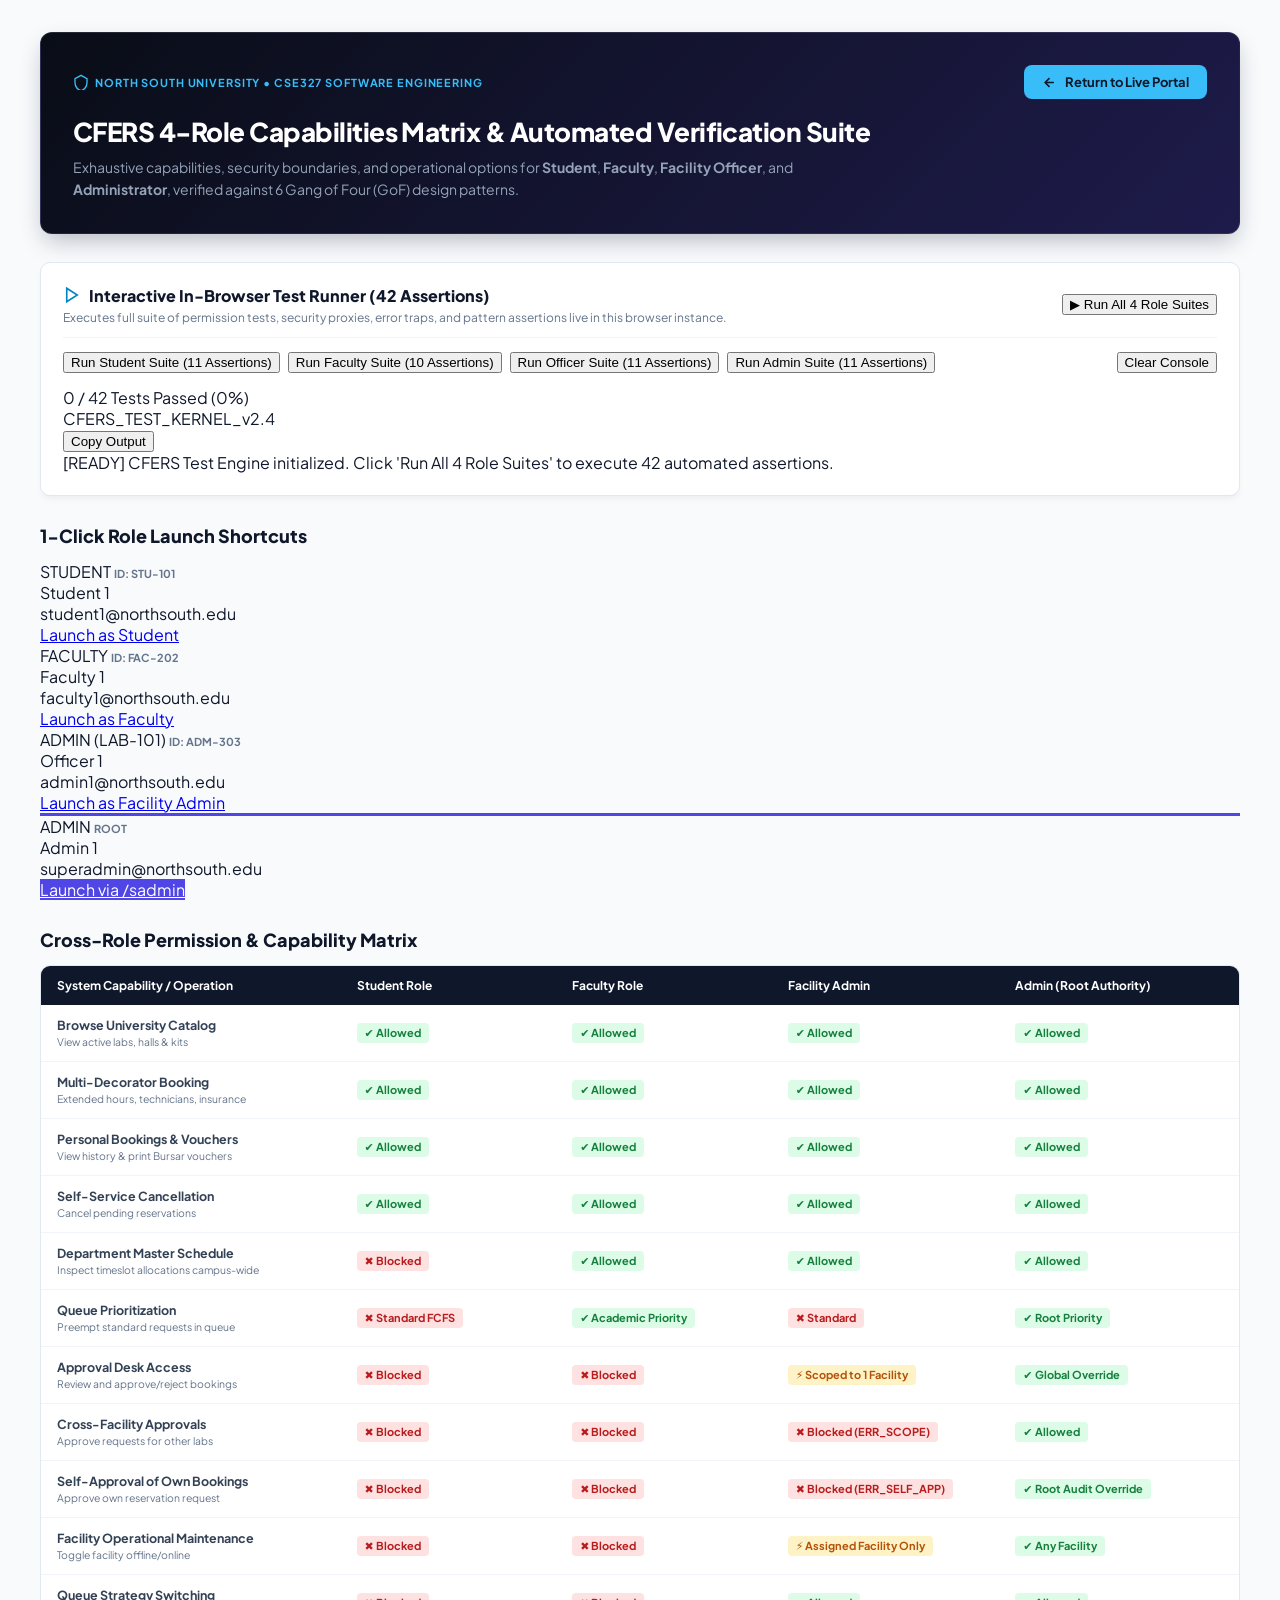
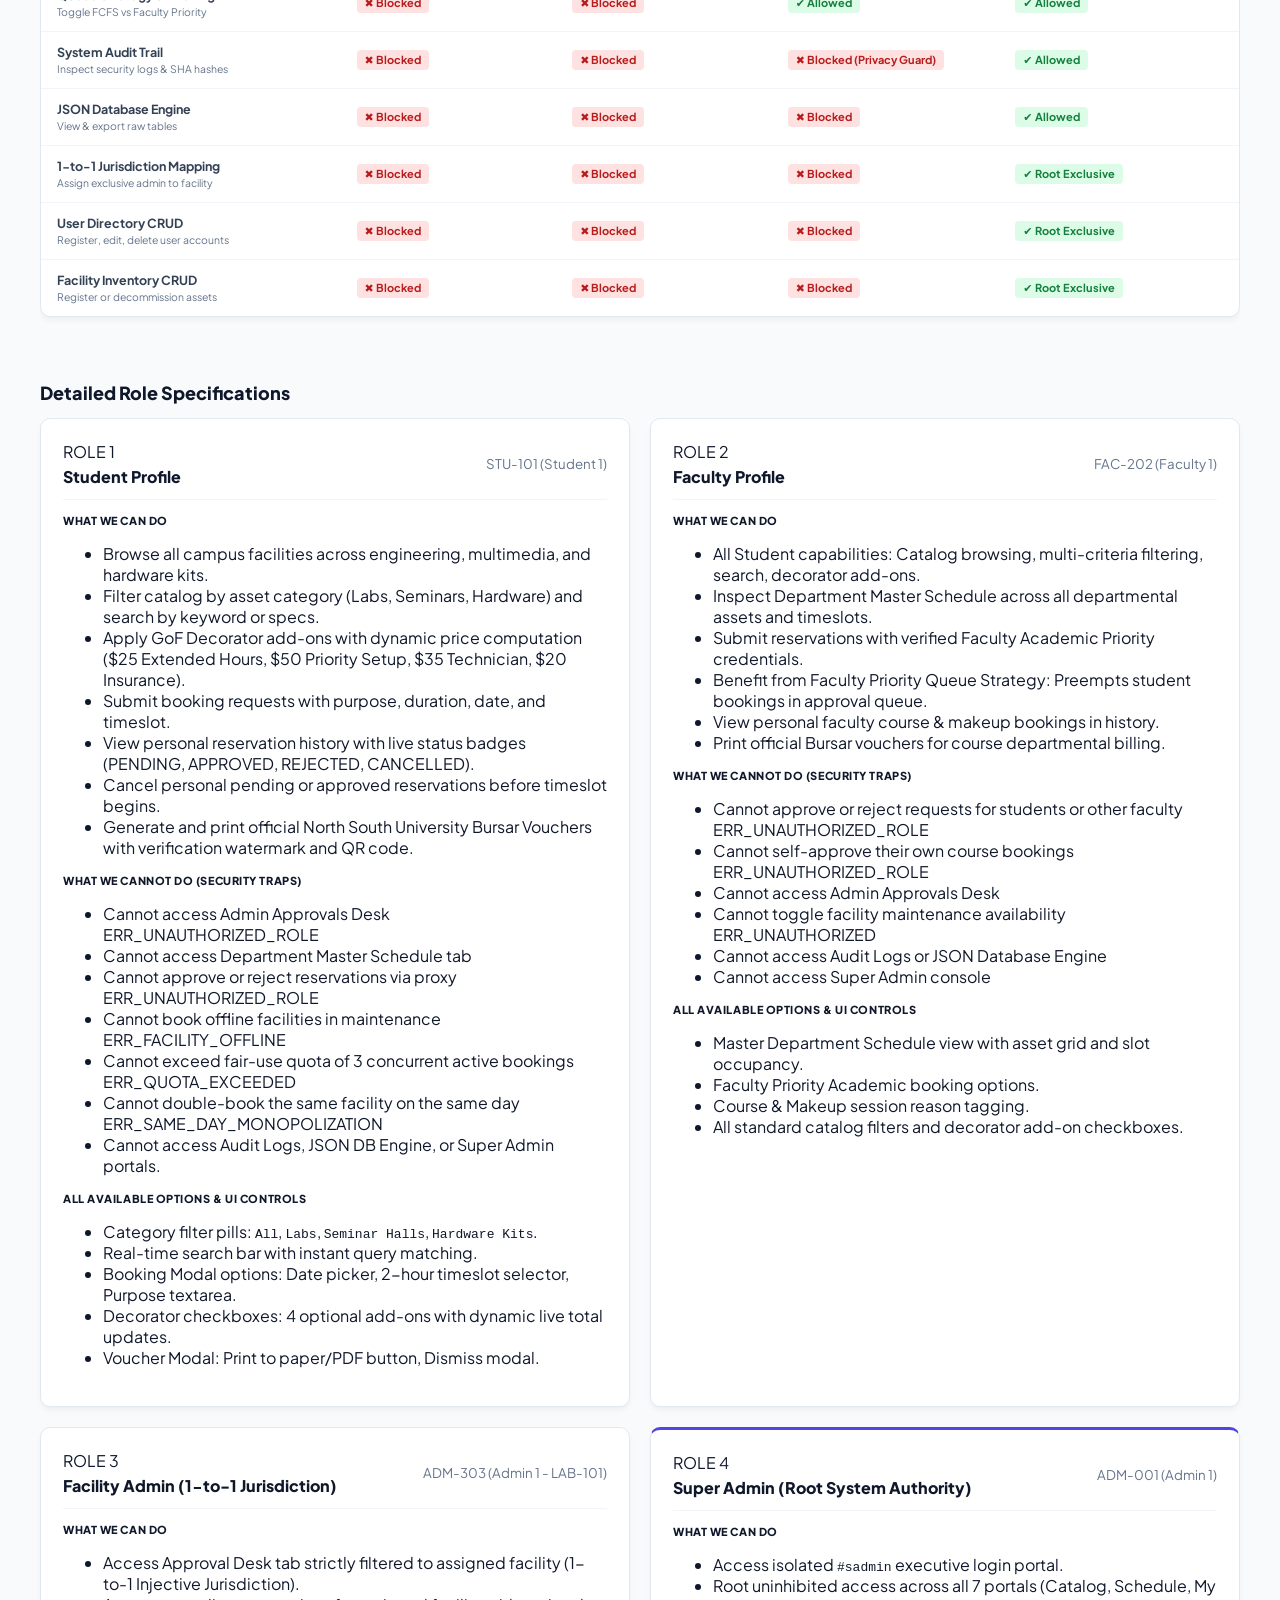
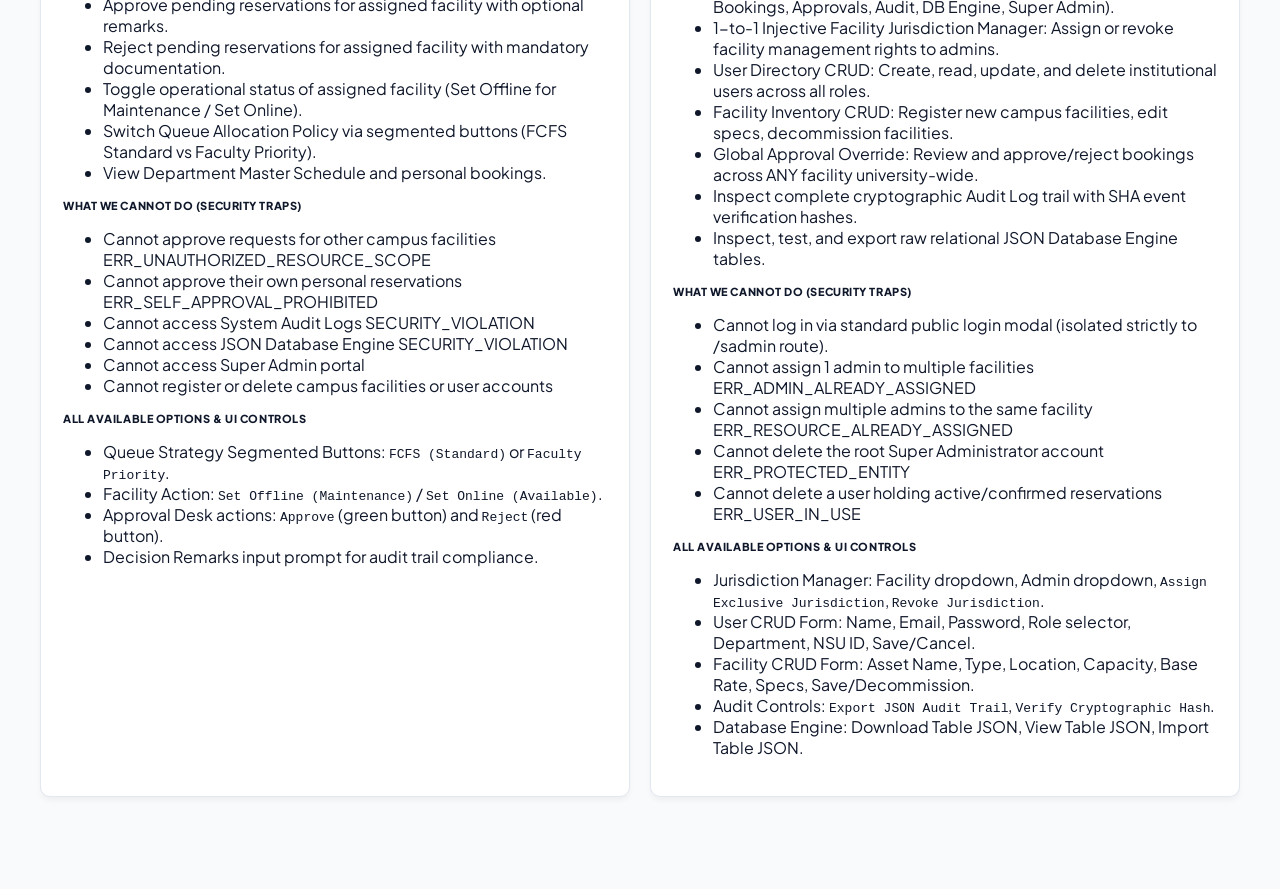
==== commit 9087f7b3: "Add files via upload" ====
--- a/index.html
+++ b/index.html
@@ -1,1406 +1,13 @@
-<!DOCTYPE html>
-<html lang="en">
-<head>
-  <meta charset="UTF-8">
-  <meta name="viewport" content="width=device-width, initial-scale=1.0">
-  <title>Campus Facility &amp; Equipment Management System | North South University</title>
-  <link rel="preconnect" href="https://fonts.googleapis.com">
-  <link rel="preconnect" href="https://fonts.gstatic.com" crossorigin>
-  <link href="https://fonts.googleapis.com/css2?family=Plus+Jakarta+Sans:ital,wght@0,400;0,500;0,600;0,700;0,800;1,400;1,600&family=JetBrains+Mono:wght@400;500;600;700&display=swap" rel="stylesheet">
-  <link rel="stylesheet" href="styles/main.css?v=21">
-</head>
-<body>
-
-  <!-- Floating Toast Shelf -->
-  <div id="toast-shelf"></div>
-
-  <!-- Institutional Authentication Gate Screen (Enforces Zero Unauthenticated Access) -->
-  <div id="auth-gate-screen" style="display: none;">
-    <div class="auth-gate-card">
-      <div class="auth-gate-header">
-        <div class="auth-gate-crest-icon">
-          <svg width="24" height="24" viewBox="0 0 24 24" fill="none" stroke="currentColor" stroke-width="2.2" stroke-linecap="round" stroke-linejoin="round">
-            <path d="M12 2L3 7v6c0 5.55 3.84 10.74 9 12 5.16-1.26 9-6.45 9-12V7l-9-5z"></path>
-            <path d="M12 7v8"></path>
-            <path d="M8 11h8"></path>
-          </svg>
-        </div>
-        <div class="auth-gate-univ">North South University</div>
-        <h1 class="auth-gate-title">Resource Portal Authentication</h1>
-        <p class="auth-gate-sub">Dept. of Electrical &amp; Computer Engineering &bull; Campus Facility &amp; Equipment Reservation System</p>
-      </div>
-
-      <div class="auth-gate-body">
-        <!-- 1-Click Fast-Track Demo Logins -->
-        <div class="demo-credentials-box" style="margin-bottom: 20px;">
-          <div class="demo-title">Select Institutional Role to Authenticate &amp; Access Portal:</div>
-          
-          <div style="font-size: 11px; font-weight: 700; color: #64748b; margin-top: 8px; margin-bottom: 4px;">STUDENTS:</div>
-          <div class="demo-pills-row">
-            <button type="button" class="btn-demo-login btn-gate-demo" data-email="student1@northsouth.edu" data-pass="password123">
-              Student 1 (STU-101)
-            </button>
-            <button type="button" class="btn-demo-login btn-gate-demo" data-email="student2@northsouth.edu" data-pass="password123">
-              Student 2 (STU-102)
-            </button>
-          </div>
-
-          <div style="font-size: 11px; font-weight: 700; color: #64748b; margin-top: 8px; margin-bottom: 4px;">FACULTY:</div>
-          <div class="demo-pills-row">
-            <button type="button" class="btn-demo-login btn-gate-demo" data-email="faculty1@northsouth.edu" data-pass="password123">
-              Faculty 1 (FAC-202)
-            </button>
-            <button type="button" class="btn-demo-login btn-gate-demo" data-email="faculty2@northsouth.edu" data-pass="password123">
-              Faculty 2 (FAC-203)
-            </button>
-          </div>
-
-          <div style="font-size: 11px; font-weight: 700; color: #64748b; margin-top: 8px; margin-bottom: 4px;">FACILITY OFFICERS:</div>
-          <div class="demo-pills-row">
-            <button type="button" class="btn-demo-login btn-gate-demo" data-email="officer1@northsouth.edu" data-pass="password123">
-              Officer 1 (LAB-101)
-            </button>
-            <button type="button" class="btn-demo-login btn-gate-demo" data-email="officer2@northsouth.edu" data-pass="password123">
-              Officer 2 (SEM-201)
-            </button>
-          </div>
-
-          <div style="font-size: 11px; font-weight: 700; color: #64748b; margin-top: 8px; margin-bottom: 4px;">ADMINISTRATOR:</div>
-          <div class="demo-pills-row">
-            <button type="button" class="btn-demo-login btn-gate-demo" data-email="admin@northsouth.edu" data-pass="admin123">
-              Admin 1 (System Admin)
-            </button>
-          </div>
-        </div>
-
-        <!-- Tab Toggle for Direct Credentials -->
-        <div class="auth-tabs" style="margin-bottom: 16px;">
-          <button type="button" id="gate-tab-signin" class="auth-tab-btn active">Official Sign In</button>
-          <button type="button" id="gate-tab-signup" class="auth-tab-btn">Create Account</button>
-        </div>
-
-        <!-- Gate Sign In Form -->
-        <form id="gate-form-signin">
-          <div class="input-field-group">
-            <label for="gate-signin-email">NSU Email Address</label>
-            <input type="email" id="gate-signin-email" placeholder="e.g. student1@northsouth.edu" required autocomplete="username">
-          </div>
-          <div class="input-field-group">
-            <label for="gate-signin-password">Password</label>
-            <input type="password" id="gate-signin-password" placeholder="Enter password (e.g. password123)" required autocomplete="current-password">
-          </div>
-          <button type="submit" class="btn-action btn-primary-action" style="width: 100%; padding: 10px; font-size: 13px;">
-            Sign In to University Portal &rarr;
-          </button>
-        </form>
-
-        <!-- Gate Sign Up Form -->
-        <form id="gate-form-signup" style="display: none;">
-          <div class="input-field-group">
-            <label for="gate-signup-name">Full Legal Name</label>
-            <input type="text" id="gate-signup-name" placeholder="e.g. Tanvir Hasan" required>
-          </div>
-          <div class="input-field-group">
-            <label for="gate-signup-email">Official NSU Email</label>
-            <input type="email" id="gate-signup-email" placeholder="e.g. tanvir.hasan@northsouth.edu" required>
-          </div>
-          <div style="display: grid; grid-template-columns: 1fr 1fr; gap: 10px;">
-            <div class="input-field-group">
-              <label for="gate-signup-nsuid">Institutional ID</label>
-              <input type="text" id="gate-signup-nsuid" placeholder="e.g. 2121555" required>
-            </div>
-            <div class="input-field-group">
-              <label for="gate-signup-role">Role</label>
-              <select id="gate-signup-role" required>
-                <option value="STUDENT">Student</option>
-                <option value="FACULTY">Faculty Member</option>
-                <option value="OFFICER">Facility Officer</option>
-              </select>
-            </div>
-          </div>
-          <div class="input-field-group">
-            <label for="gate-signup-dept">Department / Unit</label>
-            <input type="text" id="gate-signup-dept" placeholder="e.g. ECE / Computer Science" required>
-          </div>
-          <div class="input-field-group">
-            <label for="gate-signup-password">Account Password</label>
-            <input type="password" id="gate-signup-password" placeholder="Choose a password" required>
-          </div>
-          <button type="submit" class="btn-action btn-primary-action" style="width: 100%; padding: 10px; font-size: 13px;">
-            Register &amp; Enter Portal
-          </button>
-        </form>
-
-        <div style="margin-top: 18px; text-align: center; border-top: 1px solid #f1f5f9; padding-top: 14px;">
-          <a href="test.html" style="font-size: 12px; color: #4f46e5; font-weight: 600; text-decoration: none;">
-            &larr; Role Capabilities Matrix &amp; Automated Verification Engine (test.html)
-          </a>
-        </div>
-      </div>
-    </div>
-  </div>
-
-  <!-- Main App Layout -->
-  <div class="app-layout">
-
-    <!-- Left Navigation Sidebar -->
-    <aside class="app-sidebar">
-      <div>
-        <div class="sidebar-header">
-          <div class="brand-crest-box">
-            <svg class="brand-crest-icon" width="22" height="22" viewBox="0 0 24 24" fill="none" stroke="currentColor" stroke-width="2" stroke-linecap="round" stroke-linejoin="round">
-              <path d="M12 2L3 7v6c0 5.55 3.84 10.74 9 12 5.16-1.26 9-6.45 9-12V7l-9-5z"></path>
-              <path d="M12 7v8"></path>
-              <path d="M8 11h8"></path>
-            </svg>
-            <div>
-              <div class="university-badge">North South University</div>
-              <div class="system-title">Resource Portal <span class="badge-ver">v2.4</span></div>
-            </div>
-          </div>
-          <div class="system-subtitle">Dept. of Electrical &amp; Computer Engineering</div>
-        </div>
-
-        <!-- Navigation Tabs (Role-Based Dynamic Visibility) -->
-        <nav class="sidebar-nav">
-          <button class="nav-item active" data-tab="catalog" id="nav-tab-catalog">
-            <svg class="nav-icon" width="16" height="16" viewBox="0 0 24 24" fill="none" stroke="currentColor" stroke-width="1.8" stroke-linecap="round" stroke-linejoin="round"><rect x="3" y="3" width="7" height="7" rx="1.5"></rect><rect x="14" y="3" width="7" height="7" rx="1.5"></rect><rect x="14" y="14" width="7" height="7" rx="1.5"></rect><rect x="3" y="14" width="7" height="7" rx="1.5"></rect></svg>
-            <span>Browse Facilities</span>
-          </button>
-          
-          <button class="nav-item" data-tab="my-bookings" id="nav-tab-my-bookings">
-            <svg class="nav-icon" width="16" height="16" viewBox="0 0 24 24" fill="none" stroke="currentColor" stroke-width="1.8" stroke-linecap="round" stroke-linejoin="round"><path d="M14 2H6a2 2 0 0 0-2 2v16a2 2 0 0 0 2 2h12a2 2 0 0 0 2-2V8z"></path><polyline points="14 2 14 8 20 8"></polyline><line x1="16" y1="13" x2="8" y2="13"></line><line x1="16" y1="17" x2="8" y2="17"></line><polyline points="10 9 9 9 8 9"></polyline></svg>
-            <span id="nav-text-my-bookings">My Bookings</span>
-            <span id="my-bookings-count" class="nav-badge">0</span>
-          </button>
-
-          <!-- Faculty & Admin: Department Schedule Overview -->
-          <button class="nav-item" data-tab="schedule" id="nav-tab-schedule" style="display: none;">
-            <svg class="nav-icon" width="16" height="16" viewBox="0 0 24 24" fill="none" stroke="currentColor" stroke-width="1.8" stroke-linecap="round" stroke-linejoin="round"><rect x="3" y="4" width="18" height="18" rx="2" ry="2"></rect><line x1="16" y1="2" x2="16" y2="6"></line><line x1="8" y1="2" x2="8" y2="6"></line><line x1="3" y1="10" x2="21" y2="10"></line></svg>
-            <span>Department Schedule</span>
-          </button>
-
-          <!-- Admin Only: Approval Desk -->
-          <button class="nav-item" data-tab="approvals" id="nav-tab-approvals" style="display: none;">
-            <svg class="nav-icon" width="16" height="16" viewBox="0 0 24 24" fill="none" stroke="currentColor" stroke-width="1.8" stroke-linecap="round" stroke-linejoin="round"><path d="M12 22s8-4 8-10V5l-8-3-8 3v7c0 6 8 10 8 10z"></path><path d="m9 12 2 2 4-4"></path></svg>
-            <span>Approval Desk</span>
-            <span id="pending-approval-badge" class="nav-badge" style="background:#d97706;">0</span>
-          </button>
-
-          <!-- Admin Only: Audit Log -->
-          <button class="nav-item" data-tab="audit" id="nav-tab-audit" style="display: none;">
-            <svg class="nav-icon" width="16" height="16" viewBox="0 0 24 24" fill="none" stroke="currentColor" stroke-width="1.8" stroke-linecap="round" stroke-linejoin="round"><polyline points="4 17 10 11 4 5"></polyline><line x1="12" y1="19" x2="20" y2="19"></line></svg>
-            <span>Audit &amp; Security Trail</span>
-          </button>
-
-          <!-- Admin Only: JSON Database Engine -->
-          <button class="nav-item" data-tab="database-engine" id="nav-tab-database" style="display: none;">
-            <svg class="nav-icon" width="16" height="16" viewBox="0 0 24 24" fill="none" stroke="currentColor" stroke-width="1.8" stroke-linecap="round" stroke-linejoin="round"><ellipse cx="12" cy="5" rx="9" ry="3"></ellipse><path d="M21 12c0 1.66-4 3-9 3s-9-1.34-9-3"></path><path d="M3 5v14c0 1.66 4 3 9 3s9-1.34 9-3V5"></path></svg>
-            <span>JSON Database Engine</span>
-          </button>
-
-          <!-- Super Admin Only: Master Executive Panel -->
-          <button class="nav-item nav-item-sadmin" data-tab="super-admin" id="nav-tab-super-admin" style="display: none;">
-            <svg class="nav-icon" width="16" height="16" viewBox="0 0 24 24" fill="none" stroke="currentColor" stroke-width="1.8" stroke-linecap="round" stroke-linejoin="round"><polygon points="12 2 15.09 8.26 22 9.27 17 14.14 18.18 21.02 12 17.77 5.82 21.02 7 14.14 2 9.27 8.91 8.26 12 2"></polygon></svg>
-            <span>Admin Console</span>
-            <span class="nav-badge sadmin-badge">ADMIN</span>
-          </button>
-        </nav>
-      </div>
-
-      <!-- Active User Profile Widget (Sidebar Footer) -->
-      <div class="sidebar-footer">
-        <div class="actor-label">Active User Session</div>
-        <div id="sidebar-user-widget" class="user-profile-widget">
-          <div id="user-avatar-initials" class="user-avatar-circle">S1</div>
-          <div class="user-info-text">
-            <div id="user-display-name-text" class="user-display-name">Student 1</div>
-            <div id="user-display-role-badge" class="user-role-badge-pill badge-student">STUDENT</div>
-          </div>
-        </div>
-        <div style="font-size: 10px; color: #94a3b8; margin-bottom: 8px;" id="user-role-permissions-desc">
-          Permissions: Student Booking &amp; Vouchers
-        </div>
-        <div style="display:flex; gap:6px;">
-          <button id="btn-open-auth-modal" class="btn-sidebar-auth" style="flex:1;">Switch / Sign In</button>
-          <button id="btn-sign-out" class="btn-sidebar-auth" style="width: auto; padding: 6px 10px;" title="Sign Out">Sign Out</button>
-        </div>
-        <div style="margin-top: 8px; text-align: center;">
-          <a href="#sadmin" id="link-sadmin-portal" style="font-size: 10px; color: #64748b; text-decoration: none; border-bottom: 1px dotted #94a3b8; padding-bottom: 1px;" title="Secret Entry: index.html/sadmin">
-            System Admin Portal &rarr;
-          </a>
-        </div>
-        <div style="margin-top: 6px; text-align: center;">
-          <a href="test.html" id="link-test-portal" style="font-size: 10px; color: #64748b; text-decoration: none; border-bottom: 1px dotted #94a3b8; padding-bottom: 1px;" title="Verification & Test Engine">
-            Role Matrix &amp; Test Suite &rarr;
-          </a>
-        </div>
-      </div>
-    </aside>
-
-    <!-- Main Workspace -->
-    <div class="app-main">
-
-      <!-- Top Action Bar -->
-      <header class="top-action-bar">
-        <div class="page-headline">
-          <h1 id="view-title">Campus Facilities &amp; Equipment</h1>
-          <p id="view-subtitle">Browse and schedule verified departmental labs, lecture spaces, and hardware kits.</p>
-        </div>
-
-        <div class="top-bar-actions">
-        </div>
-      </header>
-
-      <!-- Main Body Panes -->
-      <div class="content-body">
-
-        <!-- TAB 1: Facilities Catalog -->
-        <div id="pane-catalog" class="tab-pane active">
-          
-          <!-- Stat Tiles -->
-          <div class="stat-strip">
-            <div class="stat-tile">
-              <div class="stat-tile-header">
-                <div class="stat-title">Registered Assets</div>
-                <div class="stat-icon-wrapper stat-icon-blue">
-                  <svg width="15" height="15" viewBox="0 0 24 24" fill="none" stroke="currentColor" stroke-width="2"><rect x="3" y="3" width="7" height="7"></rect><rect x="14" y="3" width="7" height="7"></rect><rect x="14" y="14" width="7" height="7"></rect><rect x="3" y="14" width="7" height="7"></rect></svg>
-                </div>
-              </div>
-              <div id="stat-total-assets" class="stat-value">6</div>
-              <div class="stat-desc">Labs, halls, and hardware</div>
-            </div>
-            <div class="stat-tile">
-              <div class="stat-tile-header">
-                <div class="stat-title">Active Bookings</div>
-                <div class="stat-icon-wrapper stat-icon-emerald">
-                  <svg width="15" height="15" viewBox="0 0 24 24" fill="none" stroke="currentColor" stroke-width="2"><path d="M14 2H6a2 2 0 0 0-2 2v16a2 2 0 0 0 2 2h12a2 2 0 0 0 2-2V8z"></path><polyline points="14 2 14 8 20 8"></polyline><line x1="16" y1="13" x2="8" y2="13"></line><line x1="16" y1="17" x2="8" y2="17"></line></svg>
-                </div>
-              </div>
-              <div id="stat-active-bookings" class="stat-value">2</div>
-              <div class="stat-desc">Across all departments</div>
-            </div>
-            <div class="stat-tile">
-              <div class="stat-tile-header">
-                <div class="stat-title">Pending Approvals</div>
-                <div class="stat-icon-wrapper stat-icon-amber">
-                  <svg width="15" height="15" viewBox="0 0 24 24" fill="none" stroke="currentColor" stroke-width="2"><circle cx="12" cy="12" r="10"></circle><polyline points="12 6 12 12 16 14"></polyline></svg>
-                </div>
-              </div>
-              <div id="stat-pending-approvals" class="stat-value" style="color:#d97706;">1</div>
-              <div class="stat-desc">Awaiting department sign-off</div>
-            </div>
-            <div class="stat-tile">
-              <div class="stat-tile-header">
-                <div class="stat-title">Session Authorization</div>
-                <div class="stat-icon-wrapper stat-icon-indigo">
-                  <svg width="15" height="15" viewBox="0 0 24 24" fill="none" stroke="currentColor" stroke-width="2"><path d="M12 22s8-4 8-10V5l-8-3-8 3v7c0 6 8 10 8 10z"></path></svg>
-                </div>
-              </div>
-              <div id="stat-auth-role" class="stat-value" style="color:#2563eb; font-size:16px; margin-top:6px;">Student Access</div>
-              <div class="stat-desc" id="stat-auth-desc">Standard slot booking</div>
-            </div>
-          </div>
-
-          <!-- Filter & Search Toolbar -->
-          <div class="catalog-toolbar">
-            <div class="search-input-box">
-              <input type="text" id="catalog-search" placeholder="Search facilities (e.g. SAC-402, GPU, Auditorium)..." aria-label="Search campus facilities by name, room, or specifications">
-            </div>
-
-            <div style="display:flex; align-items:center; gap:10px; flex-wrap:wrap;">
-              <div class="category-pill-group">
-                <button class="category-pill active" data-filter="ALL">
-                  <svg width="12" height="12" viewBox="0 0 24 24" fill="none" stroke="currentColor" stroke-width="2"><rect x="3" y="3" width="7" height="7"></rect><rect x="14" y="3" width="7" height="7"></rect><rect x="14" y="14" width="7" height="7"></rect><rect x="3" y="14" width="7" height="7"></rect></svg>
-                  <span>All Resources</span>
-                </button>
-                <button class="category-pill" data-filter="LAB">
-                  <svg width="12" height="12" viewBox="0 0 24 24" fill="none" stroke="currentColor" stroke-width="2"><rect x="2" y="3" width="20" height="14" rx="2"></rect><line x1="8" y1="21" x2="16" y2="21"></line><line x1="12" y1="17" x2="12" y2="21"></line></svg>
-                  <span>Computer Labs</span>
-                </button>
-                <button class="category-pill" data-filter="SEMINAR">
-                  <svg width="12" height="12" viewBox="0 0 24 24" fill="none" stroke="currentColor" stroke-width="2"><path d="M2 3h20"></path><path d="M21 3v11a2 2 0 0 1-2 2H5a2 2 0 0 1-2-2V3"></path><path d="m7 21 5-5 5 5"></path></svg>
-                  <span>Seminar Halls</span>
-                </button>
-                <button class="category-pill" data-filter="HARDWARE">
-                  <svg width="12" height="12" viewBox="0 0 24 24" fill="none" stroke="currentColor" stroke-width="2"><rect x="4" y="4" width="16" height="16" rx="2"></rect><rect x="9" y="9" width="6" height="6"></rect><line x1="9" y1="1" x2="9" y2="4"></line><line x1="15" y1="1" x2="15" y2="4"></line><line x1="9" y1="20" x2="9" y2="23"></line><line x1="15" y1="20" x2="15" y2="23"></line><line x1="20" y1="9" x2="23" y2="9"></line><line x1="20" y1="14" x2="23" y2="14"></line><line x1="1" y1="9" x2="4" y2="9"></line><line x1="1" y1="14" x2="4" y2="14"></line></svg>
-                  <span>Hardware Kits</span>
-                </button>
-              </div>
-
-              <!-- Admin Only: Add New Asset Button -->
-              <button id="btn-open-add-asset-modal" class="btn-admin-add" style="display: none;">
-                <svg width="12" height="12" viewBox="0 0 24 24" fill="none" stroke="currentColor" stroke-width="2.5"><line x1="12" y1="5" x2="12" y2="19"></line><line x1="5" y1="12" x2="19" y2="12"></line></svg>
-                <span>Register Facility</span>
-              </button>
-            </div>
-          </div>
-
-          <!-- Cards Grid -->
-          <div id="catalog-grid" class="asset-catalog-grid"></div>
-        </div>
-
-        <!-- TAB 2: My Bookings -->
-        <div id="pane-my-bookings" class="tab-pane">
-          <div class="modern-table-card">
-            <div class="modern-table-card-header">
-              <div class="table-header-title-box">
-                <h3 class="table-header-main-title" id="my-bookings-header-title">My Reservation History</h3>
-                <span class="table-count-badge" id="my-bookings-count-pill">0 Records</span>
-              </div>
-              <span style="font-size:11.5px; color:#64748b; font-weight:500;">Real-time status updates via Observer Pattern</span>
-            </div>
-
-            <div style="padding: 16px 20px 0 20px;">
-              <div class="table-toolbar-strip">
-                <div class="table-toolbar-left">
-                  <div class="modern-search-bar">
-                    <input type="text" id="my-bookings-search" placeholder="Search bookings by facility or purpose..." autocomplete="off">
-                  </div>
-
-                  <div class="filter-pill-group" id="my-bookings-status-filter-group">
-                    <button type="button" class="btn-filter-pill active" data-status="ALL">All Bookings</button>
-                    <button type="button" class="btn-filter-pill" data-status="PENDING">Pending</button>
-                    <button type="button" class="btn-filter-pill" data-status="APPROVED">Approved</button>
-                    <button type="button" class="btn-filter-pill" data-status="REJECTED">Rejected</button>
-                    <button type="button" class="btn-filter-pill" data-status="CANCELLED">Cancelled</button>
-                  </div>
-                </div>
-              </div>
-            </div>
-
-            <div style="overflow-x: auto;">
-              <table class="data-table">
-                <thead>
-                  <tr>
-                    <th style="width: 12%;">Booking ID</th>
-                    <th style="width: 26%;">Facility &amp; Applicant</th>
-                    <th style="width: 20%;">Schedule Window</th>
-                    <th style="width: 16%;">Decorator Add-ons</th>
-                    <th style="width: 10%;">Total Amount</th>
-                    <th style="width: 10%;">Status</th>
-                    <th style="width: 6%;">Actions</th>
-                  </tr>
-                </thead>
-                <tbody id="my-bookings-tbody"></tbody>
-              </table>
-            </div>
-          </div>
-        </div>
-
-        <!-- TAB 3: Department Schedule Overview (Faculty & Admin) -->
-        <div id="pane-schedule" class="tab-pane">
-          <div class="modern-table-card">
-            <div class="modern-table-card-header">
-              <div class="table-header-title-box">
-                <h3 class="table-header-main-title">Department Master Schedule &amp; Room Allocations</h3>
-                <span class="table-count-badge" id="schedule-count-pill">0 Sessions</span>
-              </div>
-              <span style="font-size:11.5px; color:#64748b; font-weight:500;">Cross-facility conflict prevention grid</span>
-            </div>
-
-            <div style="padding: 16px 20px 0 20px;">
-              <div class="table-toolbar-strip">
-                <div class="table-toolbar-left">
-                  <div class="modern-search-bar">
-                    <input type="text" id="schedule-search" placeholder="Search schedule by facility, professor, or room..." autocomplete="off">
-                  </div>
-
-                  <div class="filter-pill-group" id="schedule-type-filter-group">
-                    <button type="button" class="btn-filter-pill active" data-type="ALL">All Facilities</button>
-                    <button type="button" class="btn-filter-pill" data-type="LAB">Computer Labs</button>
-                    <button type="button" class="btn-filter-pill" data-type="SEMINAR">Seminar Halls</button>
-                    <button type="button" class="btn-filter-pill" data-type="HARDWARE">Hardware Kits</button>
-                  </div>
-                </div>
-              </div>
-            </div>
-
-            <div style="overflow-x: auto;">
-              <table class="data-table">
-                <thead>
-                  <tr>
-                    <th style="width: 22%;">Facility</th>
-                    <th style="width: 10%;">Location</th>
-                    <th style="width: 14%;">Date</th>
-                    <th style="width: 16%;">Time Window</th>
-                    <th style="width: 18%;">Reserved By</th>
-                    <th style="width: 20%;">Academic Purpose</th>
-                    <th style="width: 10%;">Status</th>
-                  </tr>
-                </thead>
-                <tbody id="dept-schedule-tbody"></tbody>
-              </table>
-            </div>
-          </div>
-        </div>
-
-        <!-- TAB 4: Department Approval Desk (Admin Only) -->
-        <div id="pane-approvals" class="tab-pane">
-          <div class="modern-table-card">
-            <div class="modern-table-card-header">
-              <div class="table-header-title-box">
-                <h3 class="table-header-main-title" id="approvals-panel-title">Department Approval Queue</h3>
-                <span class="table-count-badge" id="approvals-count-pill">0 Pending</span>
-              </div>
-
-              <!-- Queue Priority Strategy Selector (Segmented Button Group) -->
-              <div class="strategy-selector-wrapper" style="display:flex; align-items:center; gap:8px;">
-                <span style="font-size:11px; font-weight:700; color:#64748b; text-transform:uppercase; letter-spacing:0.04em;">
-                  Policy:
-                </span>
-                <div class="strategy-button-group" role="group" aria-label="Queue Prioritization Policy">
-                  <button type="button" class="btn-strategy-option active" data-strategy="FCFS" id="btn-strategy-fcfs" aria-pressed="true">
-                    <svg width="12" height="12" viewBox="0 0 24 24" fill="none" stroke="currentColor" stroke-width="2"><circle cx="12" cy="12" r="10"></circle><polyline points="12 6 12 12 16 14"></polyline></svg>
-                    <span>FCFS</span>
-                  </button>
-                  <button type="button" class="btn-strategy-option" data-strategy="FACULTY" id="btn-strategy-faculty" aria-pressed="false">
-                    <svg width="12" height="12" viewBox="0 0 24 24" fill="none" stroke="currentColor" stroke-width="2"><path d="M22 10v6M2 10l10-5 10 5-10 5z"></path><path d="M6 12v5c3 3 9 3 12 0v-5"></path></svg>
-                    <span>Faculty Priority</span>
-                  </button>
-                </div>
-              </div>
-            </div>
-
-            <div id="approvals-jurisdiction-banner" style="display:none; margin: 14px 20px 0 20px; padding: 10px 16px; border-radius: 8px; font-size: 12.5px; font-weight: 500;"></div>
-
-            <div style="padding: 16px 20px 0 20px;">
-              <div class="table-toolbar-strip">
-                <div class="table-toolbar-left">
-                  <div class="modern-search-bar">
-                    <input type="text" id="approvals-search" placeholder="Filter queue by applicant, facility, or ID..." autocomplete="off">
-                  </div>
-
-                  <div class="filter-pill-group" id="approvals-filter-group">
-                    <button type="button" class="btn-filter-pill active" data-filter="PENDING">Pending Review</button>
-                    <button type="button" class="btn-filter-pill" data-filter="ALL">All Requests</button>
-                  </div>
-                </div>
-              </div>
-            </div>
-
-            <div style="overflow-x: auto;">
-              <table class="data-table">
-                <thead>
-                  <tr>
-                    <th style="width: 8%;">Queue #</th>
-                    <th style="width: 22%;">Facility &amp; ID</th>
-                    <th style="width: 18%;">Applicant &amp; Role</th>
-                    <th style="width: 18%;">Schedule Window</th>
-                    <th style="width: 18%;">Academic Purpose</th>
-                    <th style="width: 8%;">Status</th>
-                    <th style="width: 8%;">Jurisdiction Actions</th>
-                  </tr>
-                </thead>
-                <tbody id="approval-queue-tbody"></tbody>
-              </table>
-            </div>
-          </div>
-        </div>
-
-        <!-- TAB 5: Audit & Security Trail (Admin Only) -->
-        <div id="pane-audit" class="tab-pane">
-          <div class="modern-table-card">
-            <div class="modern-table-card-header">
-              <div class="table-header-title-box">
-                <h3 class="table-header-main-title">System Audit Log &amp; Security Violations</h3>
-                <span class="table-count-badge" id="audit-count-pill">0 Events</span>
-              </div>
-              <div style="display:flex; gap:8px;">
-                <button type="button" id="btn-export-audit-json" class="btn-action btn-outline-action" style="font-size:11.5px; padding:5px 12px;">
-                  <svg width="12" height="12" viewBox="0 0 24 24" fill="none" stroke="currentColor" stroke-width="2"><path d="M21 15v4a2 2 0 0 1-2 2H5a2 2 0 0 1-2-2v-4"></path><polyline points="7 10 12 15 17 10"></polyline><line x1="12" y1="15" x2="12" y2="3"></line></svg>
-                  <span>Export JSON Trail</span>
-                </button>
-              </div>
-            </div>
-
-            <div style="padding: 16px 20px 0 20px;">
-              <div class="table-toolbar-strip">
-                <div class="table-toolbar-left">
-                  <div class="modern-search-bar" style="width: 360px;">
-                    <input type="text" id="audit-search" placeholder="Search audit trail by event, actor, or details..." autocomplete="off">
-                  </div>
-
-                  <div class="filter-pill-group" id="audit-filter-group">
-                    <button type="button" class="btn-filter-pill active" data-event="ALL">All Events</button>
-                    <button type="button" class="btn-filter-pill" data-event="SECURITY">Security Violations</button>
-                    <button type="button" class="btn-filter-pill" data-event="BOOKING">Approvals / Decisions</button>
-                    <button type="button" class="btn-filter-pill" data-event="ASSET">Facility Mutations</button>
-                  </div>
-                </div>
-              </div>
-            </div>
-
-            <div style="overflow-x: auto;">
-              <table class="data-table">
-                <thead>
-                  <tr>
-                    <th style="width: 14%;">Event Time</th>
-                    <th style="width: 18%;">Security Event</th>
-                    <th style="width: 22%;">Actor &amp; Authority</th>
-                    <th style="width: 46%;">Transaction Narrative &amp; Hash</th>
-                  </tr>
-                </thead>
-                <tbody id="audit-table-tbody"></tbody>
-              </table>
-            </div>
-          </div>
-        </div>
-
-                <!-- TAB 6: JSON Database Engine (Admin Only) -->
-        <div id="pane-database-engine" class="tab-pane">
-          <div class="panel-card" style="padding: 20px; margin-bottom: 20px;">
-            <div class="panel-title" style="margin-bottom: 4px;">JSON Relational Database Management</div>
-            <div style="font-size: 12px; color: var(--text-muted); margin-bottom: 18px;">
-              Directly maintain, export, and inspect raw database tables as structured JSON files stored in <code>CFERS/data/</code>.
-            </div>
-
-            <!-- JSON Tables Grid -->
-            <div class="csv-manager-grid">
-              
-              <!-- assets.json card -->
-              <div class="csv-table-card">
-                <div>
-                  <span class="csv-file-badge" style="background:#e0f2fe; color:#0369a1; border-color:#7dd3fc;">assets.json</span>
-                  <div style="font-weight: 700; font-size: 13px;">Campus Inventory</div>
-                  <div style="font-size: 11px; color: var(--text-muted); margin-top: 4px;">
-                    Facility types, room locations, capacities, and specs.
-                  </div>
-                </div>
-                <div style="display:flex; gap:6px; margin-top:12px;">
-                  <button type="button" class="btn-action btn-primary-action btn-download-table-json" data-table="assets" style="flex:1;">
-                    Export
-                  </button>
-                  <button type="button" class="btn-action btn-outline-action btn-import-table-json" data-table="assets" style="flex:1;">
-                    Import
-                  </button>
-                  <button type="button" class="btn-action btn-outline-action btn-view-table-json" data-table="assets">
-                    Preview
-                  </button>
-                </div>
-              </div>
-
-              <!-- reservations.json card -->
-              <div class="csv-table-card">
-                <div>
-                  <span class="csv-file-badge" style="background:#fef3c7; color:#b45309; border-color:#fcd34d;">reservations.json</span>
-                  <div style="font-weight: 700; font-size: 13px;">Reservations Database</div>
-                  <div style="font-size: 11px; color: var(--text-muted); margin-top: 4px;">
-                    Schedules, user roles, decorator add-ons, and statuses.
-                  </div>
-                </div>
-                <div style="display:flex; gap:6px; margin-top:12px;">
-                  <button type="button" class="btn-action btn-primary-action btn-download-table-json" data-table="reservations" style="flex:1;">
-                    Export
-                  </button>
-                  <button type="button" class="btn-action btn-outline-action btn-import-table-json" data-table="reservations" style="flex:1;">
-                    Import
-                  </button>
-                  <button type="button" class="btn-action btn-outline-action btn-view-table-json" data-table="reservations">
-                    Preview
-                  </button>
-                </div>
-              </div>
-
-              <!-- users.json card -->
-              <div class="csv-table-card">
-                <div>
-                  <span class="csv-file-badge" style="background:#f3e8ff; color:#7e22ce; border-color:#d8b4fe;">users.json</span>
-                  <div style="font-weight: 700; font-size: 13px;">User Accounts</div>
-                  <div style="font-size: 11px; color: var(--text-muted); margin-top: 4px;">
-                    Student, Faculty, and Admin accounts and roles.
-                  </div>
-                </div>
-                <div style="display:flex; gap:6px; margin-top:12px;">
-                  <button type="button" class="btn-action btn-primary-action btn-download-table-json" data-table="users" style="flex:1;">
-                    Export
-                  </button>
-                  <button type="button" class="btn-action btn-outline-action btn-import-table-json" data-table="users" style="flex:1;">
-                    Import
-                  </button>
-                  <button type="button" class="btn-action btn-outline-action btn-view-table-json" data-table="users">
-                    Preview
-                  </button>
-                </div>
-              </div>
-
-              <!-- audit_logs.json card -->
-              <div class="csv-table-card">
-                <div>
-                  <span class="csv-file-badge" style="background:#fee2e2; color:#b91c1c; border-color:#fca5a5;">audit_logs.json</span>
-                  <div style="font-weight: 700; font-size: 13px;">Audit &amp; Security Logs</div>
-                  <div style="font-size: 11px; color: var(--text-muted); margin-top: 4px;">
-                    Access control events and security violation trails.
-                  </div>
-                </div>
-                <div style="display:flex; gap:6px; margin-top:12px;">
-                  <button type="button" class="btn-action btn-primary-action btn-download-table-json" data-table="auditLogs" style="flex:1;">
-                    Export
-                  </button>
-                  <button type="button" class="btn-action btn-outline-action btn-import-table-json" data-table="auditLogs" style="flex:1;">
-                    Import
-                  </button>
-                  <button type="button" class="btn-action btn-outline-action btn-view-table-json" data-table="auditLogs">
-                    Preview
-                  </button>
-                </div>
-              </div>
-
-              <!-- database.json card -->
-              <div class="csv-table-card" style="border-left: 4px solid #16a34a;">
-                <div>
-                  <span class="csv-file-badge" style="background:#dcfce7; color:#15803d; border-color:#86efac;">database.json</span>
-                  <div style="font-weight: 700; font-size: 13px;">Complete Database Snapshot</div>
-                  <div style="font-size: 11px; color: var(--text-muted); margin-top: 4px;">
-                    Backup or restore all collections across any browser.
-                  </div>
-                </div>
-                <div style="display:flex; gap:6px; margin-top:12px;">
-                  <button type="button" id="btn-download-json-backup" class="btn-action btn-primary-action" style="flex:1; background:#15803d; border-color:#15803d;">
-                    Backup All
-                  </button>
-                  <button type="button" id="btn-import-json-backup" class="btn-action btn-outline-action" style="flex:1;">
-                    Restore All
-                  </button>
-                </div>
-              </div>
-
-            </div>
-
-            <!-- Live JSON Data Viewer Box -->
-            <div style="margin-top: 10px;">
-              <div style="display:flex; justify-content:space-between; align-items:center;">
-                <span style="font-size:12px; font-weight:700; color:var(--text-primary);" id="json-viewer-title">
-                  Raw JSON Document Viewer (Select a table above to preview):
-                </span>
-                <span style="font-size:11px; color:var(--text-muted);">Format: Standard RFC 8259 JSON</span>
-              </div>
-              <pre id="json-viewer-output" class="csv-preview-box">Select "Preview" on any table above to inspect its formatted JSON records.</pre>
-            </div>
-
-          </div>
-        </div>
-
-                <!-- TAB 7: Super Administrator Master Executive Console (SUPER_ADMIN Only) -->
-        <div id="pane-super-admin" class="tab-pane">
-          <!-- Executive Header -->
-          <div class="sadmin-header-strip">
-            <div>
-              <div class="sadmin-badge-row">
-                <span class="sadmin-role-pill">Root Administrator</span>
-                <span class="sadmin-env-pill">Institutional Production Governance</span>
-              </div>
-              <h2 class="sadmin-headline">Executive Administration</h2>
-              <p class="sadmin-subheadline">
-                Centralized jurisdiction mapping, institutional directory management, and campus facility governance.
-              </p>
-            </div>
-            <div class="sadmin-header-actions">
-              <button type="button" id="btn-sadmin-open-user-modal" class="btn-action btn-primary-action">
-                <svg width="13" height="13" viewBox="0 0 24 24" fill="none" stroke="currentColor" stroke-width="2.5"><line x1="12" y1="5" x2="12" y2="19"></line><line x1="5" y1="12" x2="19" y2="12"></line></svg>
-                <span>Register User</span>
-              </button>
-              <button type="button" id="btn-sadmin-refresh" class="btn-action btn-outline-action">
-                <svg width="13" height="13" viewBox="0 0 24 24" fill="none" stroke="currentColor" stroke-width="2"><path d="M21.5 2v6h-6M21.34 15.57a10 10 0 1 1-.57-8.38l5.67-5.67"></path></svg>
-                <span>Refresh</span>
-              </button>
-            </div>
-          </div>
-
-          <!-- Integrated KPI Metric Strip -->
-          <div class="sadmin-metric-grid">
-            <div class="sadmin-metric-card">
-              <div class="sadmin-metric-label">Managed Facilities</div>
-              <div class="sadmin-metric-flex">
-                <span id="sadmin-stat-assets" class="sadmin-metric-num">0</span>
-                <span class="sadmin-metric-status">Catalog Active</span>
-              </div>
-              <div class="sadmin-metric-sub">Classrooms, labs &amp; hardware kits</div>
-            </div>
-            <div class="sadmin-metric-card">
-              <div class="sadmin-metric-label">Institutional Users</div>
-              <div class="sadmin-metric-flex">
-                <span id="sadmin-stat-users" class="sadmin-metric-num">0</span>
-                <span class="sadmin-metric-status">Directory Size</span>
-              </div>
-              <div class="sadmin-metric-sub">Students, Faculty &amp; Facility Admins</div>
-            </div>
-            <div class="sadmin-metric-card">
-              <div class="sadmin-metric-label">Active Jurisdictions</div>
-              <div class="sadmin-metric-flex">
-                <span id="sadmin-stat-assignments" class="sadmin-metric-num">0</span>
-                <span class="sadmin-metric-status is-assigned">1-to-1 Injective</span>
-              </div>
-              <div class="sadmin-metric-sub">Exclusive facility-admin mappings</div>
-            </div>
-            <div class="sadmin-metric-card">
-              <div class="sadmin-metric-label">Unassigned Pool</div>
-              <div class="sadmin-metric-flex">
-                <span id="sadmin-stat-unassigned" class="sadmin-metric-num">0</span>
-                <span class="sadmin-metric-status is-pending" id="sadmin-stat-unassigned-status">Pending Mapping</span>
-              </div>
-              <div class="sadmin-metric-sub">Facilities awaiting dedicated admin</div>
-            </div>
-          </div>
-
-          <!-- Segmented Navigation Bar -->
-          <div class="sadmin-nav-bar">
-            <div class="sadmin-segmented-control">
-              <button type="button" id="sadmin-tab-btn-assign" class="sadmin-tab-pill active">
-                <svg width="14" height="14" viewBox="0 0 24 24" fill="none" stroke="currentColor" stroke-width="2"><path d="M12 22s8-4 8-10V5l-8-3-8 3v7c0 6 8 10 8 10z"></path></svg>
-                <span>Jurisdiction Mapping</span>
-              </button>
-              <button type="button" id="sadmin-tab-btn-users" class="sadmin-tab-pill">
-                <svg width="14" height="14" viewBox="0 0 24 24" fill="none" stroke="currentColor" stroke-width="2"><path d="M17 21v-2a4 4 0 0 0-4-4H5a4 4 0 0 0-4 4v2"></path><circle cx="9" cy="7" r="4"></circle><path d="M23 21v-2a4 4 0 0 0-3-3.87"></path><path d="M16 3.13a4 4 0 0 1 0 7.75"></path></svg>
-                <span>User Directory</span>
-              </button>
-              <button type="button" id="sadmin-tab-btn-facilities" class="sadmin-tab-pill">
-                <svg width="14" height="14" viewBox="0 0 24 24" fill="none" stroke="currentColor" stroke-width="2"><rect x="3" y="3" width="7" height="7"></rect><rect x="14" y="3" width="7" height="7"></rect><rect x="14" y="14" width="7" height="7"></rect><rect x="3" y="14" width="7" height="7"></rect></svg>
-                <span>Campus Facilities</span>
-              </button>
-            </div>
-          </div>
-
-          <!-- SUB-PANE 1: 1-to-1 Jurisdiction Assignment Manager -->
-          <div id="sadmin-subpane-assign" style="display: block;">
-            <div class="sadmin-policy-banner">
-              <div class="sadmin-policy-icon">
-                <svg width="16" height="16" viewBox="0 0 24 24" fill="none" stroke="currentColor" stroke-width="2"><path d="M12 22s8-4 8-10V5l-8-3-8 3v7c0 6 8 10 8 10z"></path><path d="m9 12 2 2 4-4"></path></svg>
-              </div>
-              <div class="sadmin-policy-text">
-                <strong>1-to-1 Injective Jurisdiction Policy:</strong> Each administrator may manage exactly one campus facility, and each facility has at most one administrator holding exclusive approval authority.
-              </div>
-            </div>
-
-            <div class="panel-card" style="padding: 0; overflow: hidden; margin-bottom: 24px;">
-              <div style="padding: 16px 20px 0 20px;">
-                <div class="table-toolbar-strip">
-                  <div class="table-toolbar-left">
-                    <div class="modern-search-bar">
-                      <input type="text" id="sadmin-jurisdiction-search" placeholder="Search facilities or assigned admins..." autocomplete="off">
-                    </div>
-                  </div>
-                </div>
-              </div>
-
-              <div class="table-responsive">
-                <table class="schedule-table" style="width: 100%;">
-                  <thead>
-                    <tr>
-                      <th style="width: 28%;">Facility Details</th>
-                      <th style="width: 22%;">Category &amp; Location</th>
-                      <th style="width: 26%;">Assigned Administrator</th>
-                      <th style="width: 24%;">Jurisdiction Action</th>
-                    </tr>
-                  </thead>
-                  <tbody id="sadmin-assignments-tbody">
-                    <!-- Dynamic Rows -->
-                  </tbody>
-                </table>
-              </div>
-            </div>
-          </div>
-
-          <!-- SUB-PANE 2: User Accounts (CRUD Users) -->
-          <div id="sadmin-subpane-users" style="display: none;">
-            <div class="panel-card" style="padding: 0; overflow: hidden; margin-bottom: 24px;">
-              <div style="padding: 16px 20px 0 20px;">
-                <div class="table-toolbar-strip">
-                  <div class="table-toolbar-left">
-                    <div class="modern-search-bar">
-                      <input type="text" id="sadmin-users-search" placeholder="Search users by name, email, dept, or ID..." autocomplete="off">
-                    </div>
-
-                    <div class="filter-pill-group" id="sadmin-user-role-filter-group">
-                      <button type="button" class="btn-filter-pill active" data-role="ALL">All Roles</button>
-                      <button type="button" class="btn-filter-pill" data-role="PENDING">Pending Approvals <span id="sadmin-pending-user-count" class="badge-pending-count" style="display:none; background:#f59e0b; color:#fff; border-radius:10px; padding:1px 6px; font-size:10px; margin-left:4px;">0</span></button>
-                      <button type="button" class="btn-filter-pill" data-role="STUDENT">Students</button>
-                      <button type="button" class="btn-filter-pill" data-role="FACULTY">Faculty</button>
-                      <button type="button" class="btn-filter-pill" data-role="ADMIN">Administrators</button>
-                    </div>
-                  </div>
-                </div>
-              </div>
-
-              <!-- Pending Registrations Alert Banner (Active when new signups occur) -->
-              <div id="sadmin-pending-approvals-card" style="display: none; background: #fffbeb; border: 1.5px solid #fde68a; border-radius: 8px; padding: 14px 18px; margin: 12px 20px 16px 20px;">
-                <div style="display: flex; justify-content: space-between; align-items: center; margin-bottom: 10px;">
-                  <div style="display: flex; align-items: center; gap: 8px;">
-                    <span style="display:inline-block; width:10px; height:10px; border-radius:50%; background:#f59e0b;"></span>
-                    <strong style="color: #92400e; font-size: 13px;">New User Registrations Awaiting Administrator Approval</strong>
-                    <span id="sadmin-pending-count-pill" style="background:#fef3c7; color:#b45309; border:1px solid #fde68a; border-radius:12px; font-size:11px; font-weight:700; padding:2px 8px;">0 Pending</span>
-                  </div>
-                  <small style="color: #b45309; font-weight:600;">Access Gate: User cannot log in until approved</small>
-                </div>
-                <div id="sadmin-pending-list-container" style="display: flex; flex-direction: column; gap: 8px;">
-                  <!-- Dynamically populated with applicant rows -->
-                </div>
-              </div>
-
-              <div class="table-responsive">
-                <table class="schedule-table" style="width: 100%;">
-                  <thead>
-                    <tr>
-                      <th style="width: 28%;">User Account</th>
-                      <th style="width: 18%;">Role &amp; NSU ID</th>
-                      <th style="width: 20%;">Department</th>
-                      <th style="width: 20%;">Jurisdiction / Status</th>
-                      <th style="width: 14%;">Actions</th>
-                    </tr>
-                  </thead>
-                  <tbody id="sadmin-users-tbody">
-                    <!-- Dynamic Rows -->
-                  </tbody>
-                </table>
-              </div>
-            </div>
-          </div>
-
-          <!-- SUB-PANE 3: Campus Facilities (CRUD Resources) -->
-          <div id="sadmin-subpane-facilities" style="display: none;">
-            <div class="panel-card" style="padding: 0; overflow: hidden; margin-bottom: 24px;">
-              <div style="padding: 16px 20px 0 20px;">
-                <div class="table-toolbar-strip">
-                  <div class="table-toolbar-left">
-                    <div class="modern-search-bar">
-                      <input type="text" id="sadmin-facilities-search" placeholder="Search facilities by name, location, or specs..." autocomplete="off">
-                    </div>
-
-                    <div class="filter-pill-group" id="sadmin-facility-type-filter-group">
-                      <button type="button" class="btn-filter-pill active" data-type="ALL">All Types</button>
-                      <button type="button" class="btn-filter-pill" data-type="LAB">Labs</button>
-                      <button type="button" class="btn-filter-pill" data-type="SEMINAR">Seminar Halls</button>
-                      <button type="button" class="btn-filter-pill" data-type="HARDWARE">Hardware Kits</button>
-                    </div>
-                  </div>
-
-                  <div class="table-toolbar-right">
-                    <button type="button" id="btn-sadmin-add-facility" class="btn-action btn-primary-action" style="font-size: 11.5px;">
-                      + Register Facility
-                    </button>
-                  </div>
-                </div>
-              </div>
-
-              <div class="table-responsive">
-                <table class="schedule-table" style="width: 100%;">
-                  <thead>
-                    <tr>
-                      <th style="width: 25%;">Facility Name &amp; Code</th>
-                      <th style="width: 18%;">Type &amp; Location</th>
-                      <th style="width: 18%;">Capacity &amp; Rate</th>
-                      <th style="width: 27%;">Specifications</th>
-                      <th style="width: 12%;">Actions</th>
-                    </tr>
-                  </thead>
-                  <tbody id="sadmin-facilities-tbody">
-                    <!-- Dynamic Rows -->
-                  </tbody>
-                </table>
-              </div>
-            </div>
-          </div>
-        </div>
-      </div>
-    </div>
-
-  <!-- MODAL 1: Authentication Dialog (Sign In & Sign Up) -->
-  <div id="auth-modal" class="modal-backdrop" style="display: none;">
-    <div class="modal-dialog">
-      <div class="modal-dialog-header">
-        <h3 id="auth-modal-title">Institutional Account Access</h3>
-        <button id="btn-close-auth-modal" class="btn-close-modal">&times;</button>
-      </div>
-
-      <div class="modal-dialog-body">
-        
-        <!-- One-Click Demo Profiles -->
-        <div class="demo-credentials-box">
-          <div class="demo-title">Select Account to Test Multi-User Concurrency &amp; RBAC:</div>
-          <div style="font-size: 11px; font-weight: 700; color: #64748b; margin-top: 6px; margin-bottom: 4px;">STUDENTS:</div>
-          <div class="demo-pills-row">
-            <button class="btn-demo-login" data-email="student1@northsouth.edu" data-pass="password123">
-              Student 1
-            </button>
-            <button class="btn-demo-login" data-email="student2@northsouth.edu" data-pass="password123">
-              Student 2
-            </button>
-          </div>
-          <div style="font-size: 11px; font-weight: 700; color: #64748b; margin-top: 6px; margin-bottom: 4px;">FACULTY:</div>
-          <div class="demo-pills-row">
-            <button class="btn-demo-login" data-email="faculty1@northsouth.edu" data-pass="password123">
-              Faculty 1
-            </button>
-            <button class="btn-demo-login" data-email="faculty2@northsouth.edu" data-pass="password123">
-              Faculty 2
-            </button>
-          </div>
-          <div style="font-size: 11px; font-weight: 700; color: #64748b; margin-top: 6px; margin-bottom: 4px;">OFFICERS:</div>
-          <div class="demo-pills-row">
-            <button class="btn-demo-login" data-email="officer1@northsouth.edu" data-pass="password123">
-              Officer 1 (LAB-101)
-            </button>
-            <button class="btn-demo-login" data-email="officer2@northsouth.edu" data-pass="password123">
-              Officer 2 (SEM-201)
-            </button>
-            <button class="btn-demo-login" data-email="officer3@northsouth.edu" data-pass="password123">
-              Officer 3 (KIT-301)
-            </button>
-          </div>
-          <div style="font-size: 11px; font-weight: 700; color: #64748b; margin-top: 6px; margin-bottom: 4px;">ADMINISTRATOR:</div>
-          <div class="demo-pills-row">
-            <button class="btn-demo-login" data-email="admin@northsouth.edu" data-pass="admin123">
-              Admin 1 (System Admin)
-            </button>
-          </div>
-        </div>
-
-        <!-- Tabs: Sign In / Register -->
-        <div class="auth-tabs">
-          <button id="tab-btn-signin" class="auth-tab-btn active">Sign In</button>
-          <button id="tab-btn-signup" class="auth-tab-btn">Create Account</button>
-        </div>
-
-        <!-- Form 1: Sign In -->
-        <form id="form-signin">
-          <div class="input-field-group">
-            <label for="signin-email">NSU Institutional Email</label>
-            <input type="email" id="signin-email" placeholder="e.g. student1@northsouth.edu" required>
-          </div>
-          <div class="input-field-group">
-            <label for="signin-password">Password</label>
-            <input type="password" id="signin-password" placeholder="••••••••" required>
-          </div>
-          <button type="submit" class="btn-action btn-primary-action" style="width: 100%; padding: 9px; margin-top: 8px;">
-            Authenticate &amp; Sign In
-          </button>
-        </form>
-
-        <!-- Form 2: Sign Up (Registration) -->
-        <form id="form-signup" style="display: none;">
-          <div class="input-field-group">
-            <label for="signup-name">Full Name</label>
-            <input type="text" id="signup-name" placeholder="e.g. Kazi Tahsin" required>
-          </div>
-          <div class="input-field-group">
-            <label for="signup-nsuid">NSU Student / Staff ID</label>
-            <input type="text" id="signup-nsuid" placeholder="e.g. 2121999" required>
-          </div>
-          <div style="display:grid; grid-template-columns: 1fr 1fr; gap:10px;">
-            <div class="input-field-group">
-              <label for="signup-role">Institutional Role</label>
-              <select id="signup-role" required>
-                <option value="STUDENT">Student (Booking &amp; Vouchers)</option>
-                <option value="FACULTY">Faculty Member (Priority Allocation)</option>
-                <option value="ADMIN">Lab Administrator (Full Control)</option>
-              </select>
-            </div>
-            <div class="input-field-group">
-              <label for="signup-dept">Department</label>
-              <select id="signup-dept" required>
-                <option value="ECE">ECE Department</option>
-                <option value="CSE">CSE Department</option>
-                <option value="BBA">School of Business</option>
-                <option value="ENG">Civil &amp; Environmental</option>
-              </select>
-            </div>
-          </div>
-          <div class="input-field-group">
-            <label for="signup-email">Institutional Email</label>
-            <input type="email" id="signup-email" placeholder="name@northsouth.edu" required>
-          </div>
-          <div class="input-field-group">
-            <label for="signup-password">Create Password</label>
-            <input type="password" id="signup-password" placeholder="At least 6 characters" required>
-          </div>
-          <button type="submit" class="btn-action btn-primary-action" style="width: 100%; padding: 9px; margin-top: 8px;">
-            Register Account &amp; Log In
-          </button>
-        </form>
-
-      </div>
-    </div>
-  </div>
-
-  <!-- MODAL 2: Reservation Dialog (Decorator Pattern) -->
-  <div id="facility-modal" class="modal-backdrop" style="display: none;">
-    <div class="modal-dialog">
-      <div class="modal-dialog-header">
-        <h3 id="modal-heading-name">Facility Reservation Request</h3>
-        <button id="btn-modal-close" class="btn-close-modal">&times;</button>
-      </div>
-
-      <form id="reservation-dialog-form" class="modal-dialog-body">
-        <!-- Top Facility Metadata Strip -->
-        <div class="booking-dialog-topbar">
-          <div id="modal-subheading-loc"></div>
-        </div>
-
-        <div class="booking-landscape-grid">
-          <!-- LEFT COLUMN: Booking Details, Schedule, Purpose & Amenities -->
-          <div class="booking-col-details">
-            <div class="booking-datetime-row">
-              <div class="input-field-group">
-                <label for="input-reserve-date">Reservation Date</label>
-                <input type="date" id="input-reserve-date" required>
-              </div>
-
-              <div class="input-field-group">
-                <label for="select-reserve-slot">Scheduled Time Window</label>
-                <select id="select-reserve-slot" required>
-                  <option value="08:00 - 10:00 AM">08:00 - 10:00 AM (Morning Session 1)</option>
-                  <option value="10:00 - 12:00 PM">10:00 - 12:00 PM (Morning Session 2)</option>
-                  <option value="12:00 - 02:00 PM">12:00 - 02:00 PM (Midday Session)</option>
-                  <option value="02:00 - 04:00 PM">02:00 - 04:00 PM (Afternoon Session 1)</option>
-                  <option value="04:00 - 06:00 PM">04:00 - 06:00 PM (Afternoon Session 2)</option>
-                </select>
-                <div id="slot-collision-warning" role="status" aria-live="polite" style="display:none; font-size:11.5px; color:#b91c1c; background:#fef2f2; border:1px solid #fee2e2; border-radius:4px; padding:6px 10px; margin-top:6px;"></div>
-              </div>
-            </div>
-
-            <div class="input-field-group">
-              <label for="input-reserve-purpose">Academic / Administrative Purpose</label>
-              <input type="text" id="input-reserve-purpose" placeholder="e.g. CSE327 Software Engineering Presentation" required>
-            </div>
-
-            <!-- Optional Amenities (Demonstrating Decorator Pattern) -->
-            <div class="input-field-group">
-              <label>Optional Equipment &amp; Technical Services (Add-ons):</label>
-              <div class="amenity-checklist grid-2col">
-                <label class="amenity-item">
-                  <span>HD Laser Projector</span>
-                  <div><input type="checkbox" class="chk-amenity" value="PROJECTOR"> <span style="color:var(--text-muted); font-size:11px;">+$45</span></div>
-                </label>
-                <label class="amenity-item">
-                  <span>UPS Power Backup</span>
-                  <div><input type="checkbox" class="chk-amenity" value="UPS"> <span style="color:var(--text-muted); font-size:11px;">+$25</span></div>
-                </label>
-                <label class="amenity-item">
-                  <span>Lab Staff Assistant</span>
-                  <div><input type="checkbox" class="chk-amenity" value="STAFF"> <span style="color:var(--text-muted); font-size:11px;">+$60</span></div>
-                </label>
-                <label class="amenity-item">
-                  <span>Gigabit Network Priority</span>
-                  <div><input type="checkbox" class="chk-amenity" value="NETWORK"> <span style="color:var(--text-muted); font-size:11px;">+$35</span></div>
-                </label>
-              </div>
-            </div>
-
-            <!-- Cost Breakdown -->
-            <div class="modal-pricing-summary">
-              <div>
-                <div style="font-size:11px; color:var(--text-muted);">Estimated Total Booking Cost</div>
-                <div id="modal-decor-desc" style="font-size:10.5px; color:var(--nsu-navy-800);">Standard Base Booking</div>
-              </div>
-              <strong id="modal-computed-cost">$80</strong>
-            </div>
-
-            <div class="booking-dialog-actions">
-              <button type="button" id="btn-cancel-modal" class="btn-action btn-outline-action">Cancel</button>
-              <button type="submit" class="btn-action btn-primary-action">Submit Reservation</button>
-            </div>
-          </div>
-
-          <!-- RIGHT COLUMN: Interactive Workstation Pod Map OR Non-Lab Facility Briefing -->
-          <div class="booking-col-visual">
-            <!-- Interactive Lab Workstation Seat Grid (Dynamic for Computer Labs) -->
-            <div id="lab-seat-selection-wrapper" style="display: none;">
-              <div class="seat-grid-header">
-                <div>
-                  <label style="font-size: 12px; font-weight: 700; color: var(--nsu-navy-900); display: flex; align-items: center; gap: 6px; margin: 0;">
-                    <svg width="15" height="15" viewBox="0 0 24 24" fill="none" stroke="currentColor" stroke-width="2"><rect x="2" y="3" width="20" height="14" rx="2"></rect><line x1="8" y1="21" x2="16" y2="21"></line><line x1="12" y1="17" x2="12" y2="21"></line></svg>
-                    Select Workstation Seat (Interactive Pod Map)
-                  </label>
-                  <div style="font-size: 11px; color: var(--text-muted); margin-top: 2px;">
-                    Inspect live availability for this time window and select your seat from the lab floorplan.
-                  </div>
-                </div>
-                <div class="seat-grid-legend">
-                  <span class="legend-item"><span class="legend-swatch swatch-available"></span> Available</span>
-                  <span class="legend-item"><span class="legend-swatch swatch-selected"></span> Selected</span>
-                  <span class="legend-item"><span class="legend-swatch swatch-occupied"></span> Occupied</span>
-                </div>
-              </div>
-
-              <div class="seat-stats-strip">
-                <span id="seat-stat-summary">Workstations: Loading live availability...</span>
-                <div style="display: flex; align-items: center; gap: 8px;">
-                  <button type="button" id="btn-select-all-seats" class="btn-select-all-seats" style="display: none;">
-                    <svg width="12" height="12" viewBox="0 0 24 24" fill="none" stroke="currentColor" stroke-width="2"><path d="M3 3h7v7H3z"></path><path d="M14 3h7v7h-7z"></path><path d="M14 14h7v7h-7z"></path><path d="M3 14h7v7H3z"></path></svg>
-                    <span>Select All Seats (Whole Lab)</span>
-                  </button>
-                  <span id="seat-stat-active-badge" class="seat-active-badge">No seat selected</span>
-                </div>
-              </div>
-
-              <!-- Live Workstation Seat Grid -->
-              <div id="lab-seat-grid" class="lab-workstation-grid" role="radiogroup" aria-label="Workstation Seats">
-                <!-- Dynamically populated via renderLabSeatGrid() -->
-              </div>
-              <input type="hidden" id="input-selected-seat" name="selectedSeat" value="">
-            </div>
-
-            <!-- Non-Lab Facility Card (Seminar Rooms & Hardware Kits) -->
-            <div id="non-lab-info-panel" class="non-lab-card" style="display: none;">
-              <div class="non-lab-card-header">
-                <svg width="18" height="18" viewBox="0 0 24 24" fill="none" stroke="currentColor" stroke-width="2"><path d="M19 21V5a2 2 0 0 0-2-2H7a2 2 0 0 0-2 2v16m14 0h2m-2 0h-5m-9 0H3m2 0h5M9 7h1m-1 4h1m4-4h1m-1 4h1m-5 10v-5a1 1 0 0 1 1-1h2a1 1 0 0 1 1 1v5m-4 0h4"></path></svg>
-                <span id="non-lab-card-title">Facility Specifications &amp; Guidelines</span>
-              </div>
-              <div class="non-lab-specs-block">
-                <div class="spec-row">
-                  <span class="spec-label">Technical Specs:</span>
-                  <span id="non-lab-card-specs" class="spec-val">Loading specifications...</span>
-                </div>
-                <div class="spec-row">
-                  <span class="spec-label">Campus Location:</span>
-                  <span id="non-lab-card-location" class="spec-val">Main Academic Building</span>
-                </div>
-                <div class="spec-row">
-                  <span class="spec-label">Reviewing Officer:</span>
-                  <span id="non-lab-card-officer" class="spec-val">Department Administrative Officer</span>
-                </div>
-              </div>
-              <div class="non-lab-policy-box">
-                <div class="policy-item">
-                  <svg width="14" height="14" viewBox="0 0 24 24" fill="none" stroke="#16a34a" stroke-width="2"><path d="M22 11.08V12a10 10 0 1 1-5.93-9.14"></path><polyline points="22 4 12 14.01 9 11.01"></polyline></svg>
-                  <span>Instant slot lock with FCFS and Faculty Priority arbitration.</span>
-                </div>
-                <div class="policy-item">
-                  <svg width="14" height="14" viewBox="0 0 24 24" fill="none" stroke="#16a34a" stroke-width="2"><path d="M22 11.08V12a10 10 0 1 1-5.93-9.14"></path><polyline points="22 4 12 14.01 9 11.01"></polyline></svg>
-                  <span>Official digital receipt &amp; cryptographic audit trail generated.</span>
-                </div>
-                <div class="policy-item">
-                  <svg width="14" height="14" viewBox="0 0 24 24" fill="none" stroke="#16a34a" stroke-width="2"><path d="M22 11.08V12a10 10 0 1 1-5.93-9.14"></path><polyline points="22 4 12 14.01 9 11.01"></polyline></svg>
-                  <span>Cancellation available prior to reservation commencement.</span>
-                </div>
-              </div>
-            </div>
-          </div>
-        </div>
-      </form>
-    </div>
-  </div>
-
-  <!-- MODAL 3: Admin Add New Facility Modal (Factory Pattern via Proxy) -->
-  <div id="add-asset-modal" class="modal-backdrop" style="display: none;">
-    <div class="modal-dialog">
-      <div class="modal-dialog-header" style="background:#064e3b;">
-        <h3>Register New Campus Facility / Hardware</h3>
-        <button id="btn-close-add-asset-modal" class="btn-close-modal">&times;</button>
-      </div>
-
-      <form id="form-add-asset" class="modal-dialog-body">
-        <div class="input-field-group">
-          <label for="new-asset-name">Facility / Equipment Name</label>
-          <input type="text" id="new-asset-name" placeholder="e.g. Embedded Systems &amp; VLSI Design Lab" required>
-        </div>
-
-        <div style="display:grid; grid-template-columns: 1fr 1fr; gap:10px;">
-          <div class="input-field-group">
-            <label for="new-asset-type">Resource Category</label>
-            <select id="new-asset-type" required>
-              <option value="LAB">Computer Laboratory (LAB)</option>
-              <option value="SEMINAR">Seminar &amp; Auditorium (SEMINAR)</option>
-              <option value="HARDWARE">Portable Hardware Kit (HARDWARE)</option>
-            </select>
-          </div>
-          <div class="input-field-group">
-            <label for="new-asset-loc">Campus Location</label>
-            <input type="text" id="new-asset-loc" placeholder="e.g. SAC-412" required>
-          </div>
-        </div>
-
-        <div style="display:grid; grid-template-columns: 1fr 1fr; gap:10px;">
-          <div class="input-field-group">
-            <label for="new-asset-capacity">Capacity (Persons / Units)</label>
-            <input type="number" id="new-asset-capacity" min="1" max="500" value="35" required>
-          </div>
-          <div class="input-field-group">
-            <label for="new-asset-baserate">Base Hourly Rate ($)</label>
-            <input type="number" id="new-asset-baserate" min="10" max="500" value="85" required>
-          </div>
-        </div>
-
-        <div class="input-field-group">
-          <label for="new-asset-specs">Technical Specifications &amp; Workstation Equipment</label>
-          <textarea id="new-asset-specs" rows="3" style="width:100%; padding:8px; border:1px solid var(--border-strong); border-radius:var(--radius-sm); font-size:12px; font-family:inherit;" placeholder="e.g. 35 FPGA development boards, Logic analyzers, Dual Core i7 PCs" required></textarea>
-        </div>
-
-        <div style="display:flex; justify-content:flex-end; gap:8px; margin-top:16px;">
-          <button type="button" id="btn-cancel-add-asset" class="btn-action btn-outline-action">Cancel</button>
-          <button type="submit" class="btn-action btn-primary-action" style="background:#047857;">
-            Add to Official Catalog
-          </button>
-        </div>
-      </form>
-    </div>
-  </div>
-
-  <!-- MODAL 4: Official Institutional Reservation Receipt -->
-  <div id="receipt-modal" class="modal-backdrop" style="display: none;">
-    <div class="modal-dialog" style="max-width: 460px;">
-      <div class="modal-dialog-header">
-        <h3>Institutional Reservation Voucher</h3>
-        <button id="btn-close-receipt-modal" class="btn-close-modal">&times;</button>
-      </div>
-
-      <div class="modal-dialog-body">
-        <div class="receipt-sheet">
-          <div class="receipt-nsu-header">
-            <div class="receipt-inst-title">North South University</div>
-            <div class="receipt-sub">Department of Electrical &amp; Computer Engineering</div>
-            <div style="font-size:11px; font-weight:700; margin-top:4px;">OFFICIAL FACILITY RESERVATION VOUCHER</div>
-          </div>
-
-          <div class="receipt-grid-meta">
-            <div><strong>Voucher Ref:</strong> <span id="rec-id">#RES-000</span></div>
-            <div><strong>Date of Issue:</strong> <span id="rec-issued">Today</span></div>
-            <div><strong>Reserved By:</strong> <span id="rec-user">User</span></div>
-            <div><strong>User Role:</strong> <span id="rec-role">Student</span></div>
-            <div><strong>Schedule Date:</strong> <span id="rec-date">2026-11-15</span></div>
-            <div><strong>Time Window:</strong> <span id="rec-slot">10:00 - 12:00</span></div>
-            <div id="rec-seat-row" style="display:none;"><strong>Assigned Seat:</strong> <span id="rec-seat" style="color:#2563eb; font-weight:700; font-family:var(--font-mono);">WS-01</span></div>
-          </div>
-
-          <div style="font-size:11.5px; font-weight:700; margin-bottom:6px; color:#334155;">Facility &amp; Configured Package Breakdown:</div>
-          <div id="rec-items-list"></div>
-
-          <div class="receipt-total-bar">
-            <span>Total Invoiced Fee:</span>
-            <span id="rec-total">$0</span>
-          </div>
-
-          <div style="display:flex; justify-content:space-between; align-items:center; margin-top:12px;">
-            <div id="rec-status-stamp" class="receipt-stamp-badge">CONFIRMED</div>
-            <button id="btn-print-voucher" class="btn-action btn-outline-action" style="font-size:11px;">Print Voucher</button>
-          </div>
-        </div>
-      </div>
-    </div>
-  </div>
-
-  
-
-  <!-- Load 6 Core Design Patterns (Modular Architecture) -->
-  <script src="src/patterns/singleton.js?v=22"></script>
-  <script src="src/patterns/factory.js?v=10"></script>
-  <script src="src/patterns/strategy.js?v=10"></script>
-  <script src="src/patterns/observer.js?v=10"></script>
-  <script src="src/patterns/decorator.js?v=10"></script>
-  <script src="src/patterns/proxy.js?v=22"></script>
-
-  <!-- Test Engine & Verification Suite -->
-  <script src="src/test_runner.js?v=14"></script>
-
-  <!-- Application Controller -->
-  <script src="src/app.js?v=22"></script>
-  <!-- MODAL: Dedicated Super Administrator /sadmin Gateway -->
-  <div id="modal-sadmin-login" class="modal-backdrop" style="display: none;">
-    <div class="modal-dialog" style="max-width: 440px; border-top: 5px solid #4f46e5;">
-      <div class="modal-dialog-header" style="background: #1e1b4b; color: white;">
-        <div style="display: flex; align-items: center; gap: 8px;">
-          <h3 style="margin: 0; font-size: 16px; font-weight: 800; color: #ffffff;">System Admin Portal</h3>
-          <span style="background: #4f46e5; color: white; font-size: 9px; font-weight: 800; padding: 2px 6px; border-radius: 4px;">ISOLATED</span>
-        </div>
-        <button id="btn-close-sadmin-modal" class="btn-close-modal" style="color: #cbd5e1;">&times;</button>
-      </div>
-
-      <div class="modal-dialog-body" style="padding: 20px;">
-        <div style="font-size: 12px; color: #475569; margin-bottom: 16px; line-height: 1.5;">
-          This executive terminal is restricted exclusively to the <strong>Super Administrator</strong> (IT Directorate &amp; Vice Chancellor). Standard institutional credentials cannot log in here.
-        </div>
-
-        <!-- Quick 1-Click Demo Sadmin Button -->
-        <div style="background: #f8fafc; border: 1px solid #e2e8f0; border-radius: 6px; padding: 12px; margin-bottom: 16px;">
-          <div style="font-size: 11px; font-weight: 700; color: #64748b; margin-bottom: 6px;">ONE-CLICK EXECUTIVE ACCESS:</div>
-          <button type="button" id="btn-demo-sadmin-login" class="btn-action btn-primary-action" style="width: 100%; background: #4f46e5; border-color: #4f46e5;">
-            Authenticate as Admin (Admin 1)
-          </button>
-        </div>
-
-        <form id="form-sadmin-signin">
-          <div class="input-field-group">
-            <label for="sadmin-login-email">Executive Super Admin Email</label>
-            <input type="email" id="sadmin-login-email" value="admin@northsouth.edu" required autocomplete="username">
-          </div>
-
-          <div class="input-field-group">
-            <label for="sadmin-login-password">Master Security Key / Password</label>
-            <input type="password" id="sadmin-login-password" value="admin123" required autocomplete="current-password">
-          </div>
-
-          <button type="submit" class="btn-submit-action" style="background: #4f46e5; border-color: #4f46e5; margin-top: 10px;">
-            Enter Admin Console &rarr;
-          </button>
-        </form>
-      </div>
-    </div>
-  </div>
-
-  <!-- MODAL: Super Admin User Create / Edit -->
-  <div id="modal-sadmin-user" class="modal-backdrop" style="display: none;">
-    <div class="modal-dialog" style="max-width: 480px;">
-      <div class="modal-dialog-header">
-        <h3 id="modal-sadmin-user-title">Register Institutional User</h3>
-        <button id="btn-close-sadmin-user-modal" class="btn-close-modal">&times;</button>
-      </div>
-
-      <div class="modal-dialog-body" style="padding: 20px;">
-        <form id="form-sadmin-user">
-          <input type="hidden" id="sadmin-user-id" value="">
-          <div class="input-field-group">
-            <label for="sadmin-user-name">Full Legal Name</label>
-            <input type="text" id="sadmin-user-name" placeholder="e.g. Dr. Kazi Sakib" required>
-          </div>
-          <div class="input-field-group">
-            <label for="sadmin-user-email">NSU Official Email</label>
-            <input type="email" id="sadmin-user-email" placeholder="e.g. sakib.kazi@northsouth.edu" required>
-          </div>
-          <div class="input-field-group">
-            <label for="sadmin-user-password">Initial Password</label>
-            <input type="password" id="sadmin-user-password" value="password123" required>
-          </div>
-          <div style="display: flex; gap: 10px;">
-            <div class="input-field-group" style="flex: 1;">
-              <label for="sadmin-user-role">Assigned Role</label>
-              <select id="sadmin-user-role" required>
-                <option value="STUDENT">Student</option>
-                <option value="FACULTY">Faculty</option>
-                <option value="ADMIN">Administrator</option>
-              </select>
-            </div>
-            <div class="input-field-group" style="flex: 1;">
-              <label for="sadmin-user-dept">Department / Unit</label>
-              <input type="text" id="sadmin-user-dept" placeholder="e.g. ECE / Labs" required>
-            </div>
-          </div>
-          <div class="input-field-group">
-            <label for="sadmin-user-nsuid">Institutional ID (NSU ID / Staff ID)</label>
-            <input type="text" id="sadmin-user-nsuid" placeholder="e.g. 2121999 or STAFF-040" required>
-          </div>
-          <div class="input-field-group">
-            <label for="sadmin-user-status">Account Authorization Status</label>
-            <select id="sadmin-user-status">
-              <option value="ACTIVE">ACTIVE (Authorized to Sign In)</option>
-              <option value="PENDING_APPROVAL">PENDING_APPROVAL (Sign In Blocked)</option>
-              <option value="REJECTED">REJECTED (Access Revoked)</option>
-            </select>
-          </div>
-
-          <div style="display: flex; gap: 8px; margin-top: 14px;">
-            <button type="submit" class="btn-submit-action" style="flex: 1; background: #4f46e5; border-color: #4f46e5;">
-              Save User Record
-            </button>
-            <button type="button" id="btn-cancel-sadmin-user" class="btn-action btn-outline-action" style="flex: 1;">
-              Cancel
-            </button>
-          </div>
-        </form>
-      </div>
-    </div>
-  </div>
-
-
-  <!-- Floating 4-Role Test Shortcuts & Capabilities Index Launcher -->
-</body>
-</html>
+<!DOCTYPE html>
+<html lang="en">
+<head>
+  <meta charset="UTF-8">
+  <meta http-equiv="refresh" content="0; url=../test.html">
+  <title>Redirecting to CFERS Test Suite...</title>
+  <script>window.location.replace("../test.html");</script>
+</head>
+<body style="font-family: system-ui, sans-serif; text-align: center; padding: 60px 20px; background: #0f172a; color: #f8fafc;">
+  <h2>Redirecting to CFERS Test Suite...</h2>
+  <p>If not redirected automatically, <a href="../test.html" style="color: #38bdf8;">click here to launch CFERS Test Suite</a>.</p>
+</body>
+</html>
